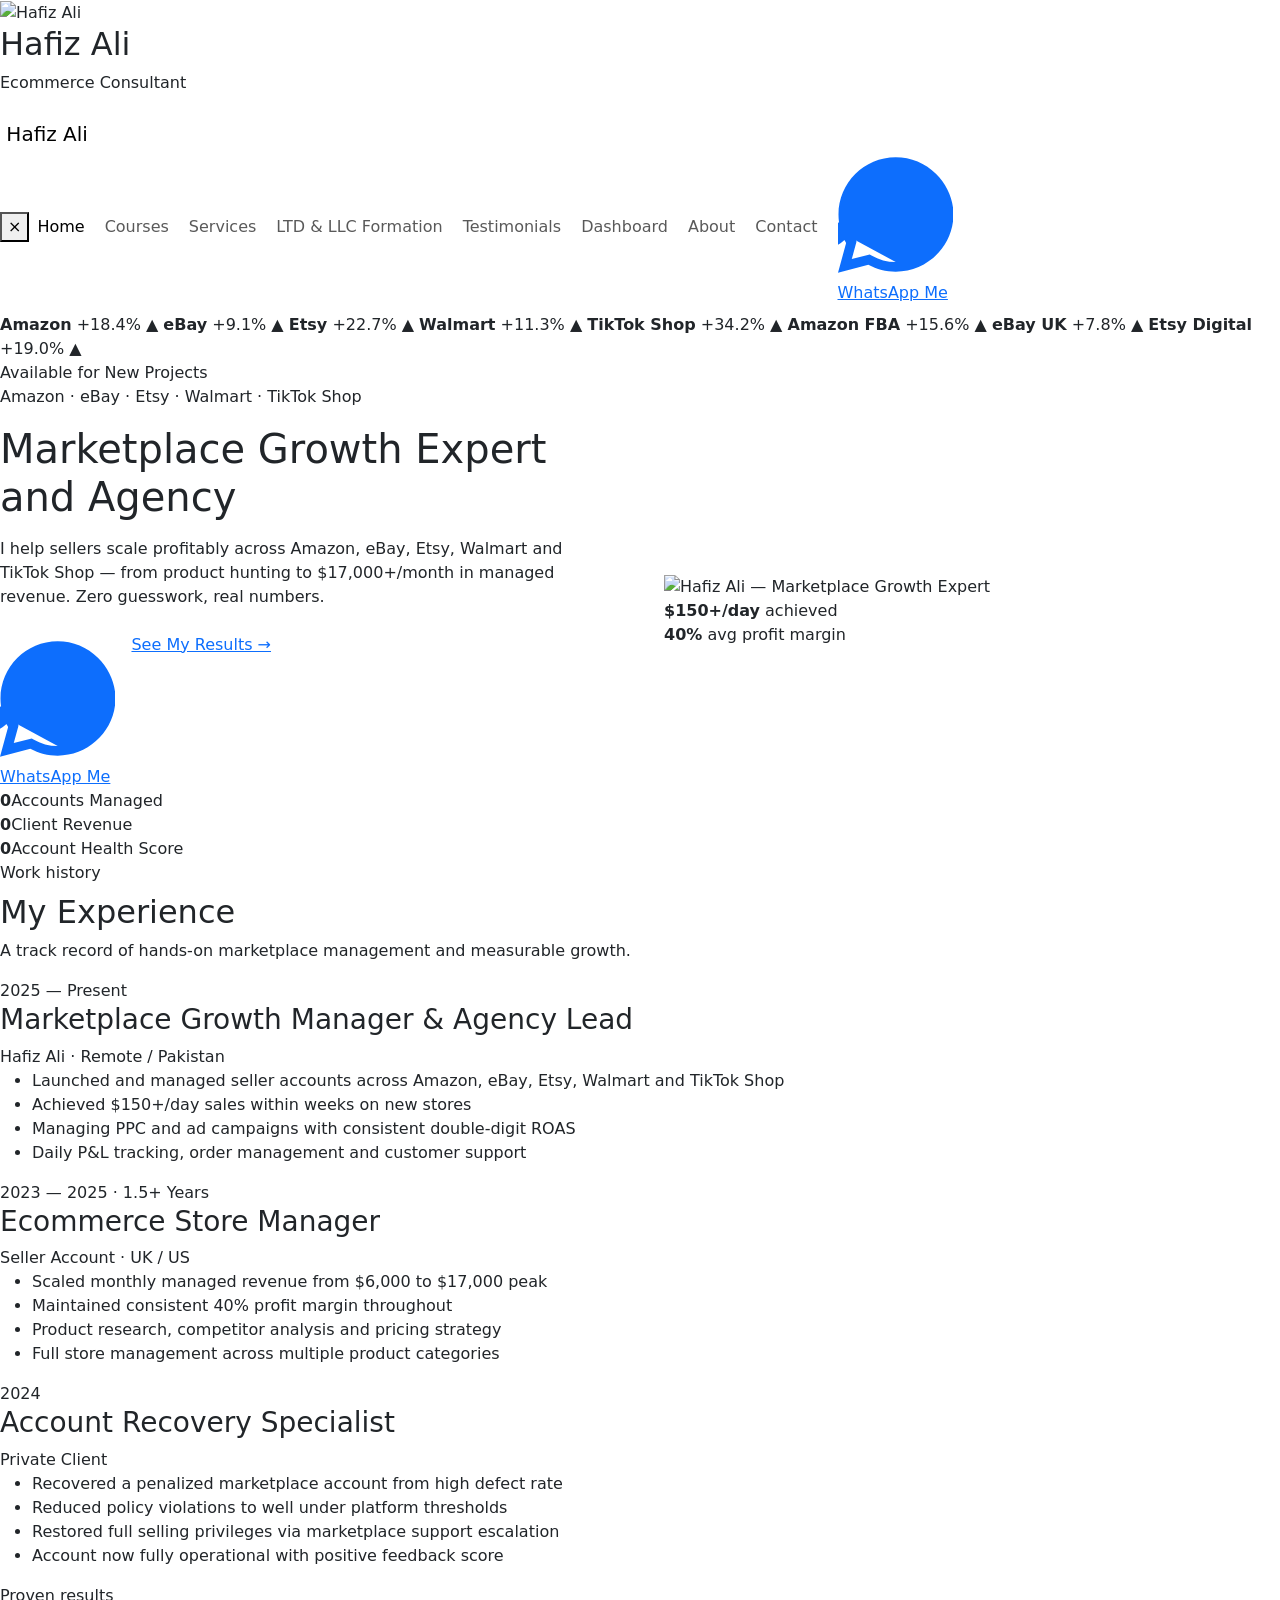
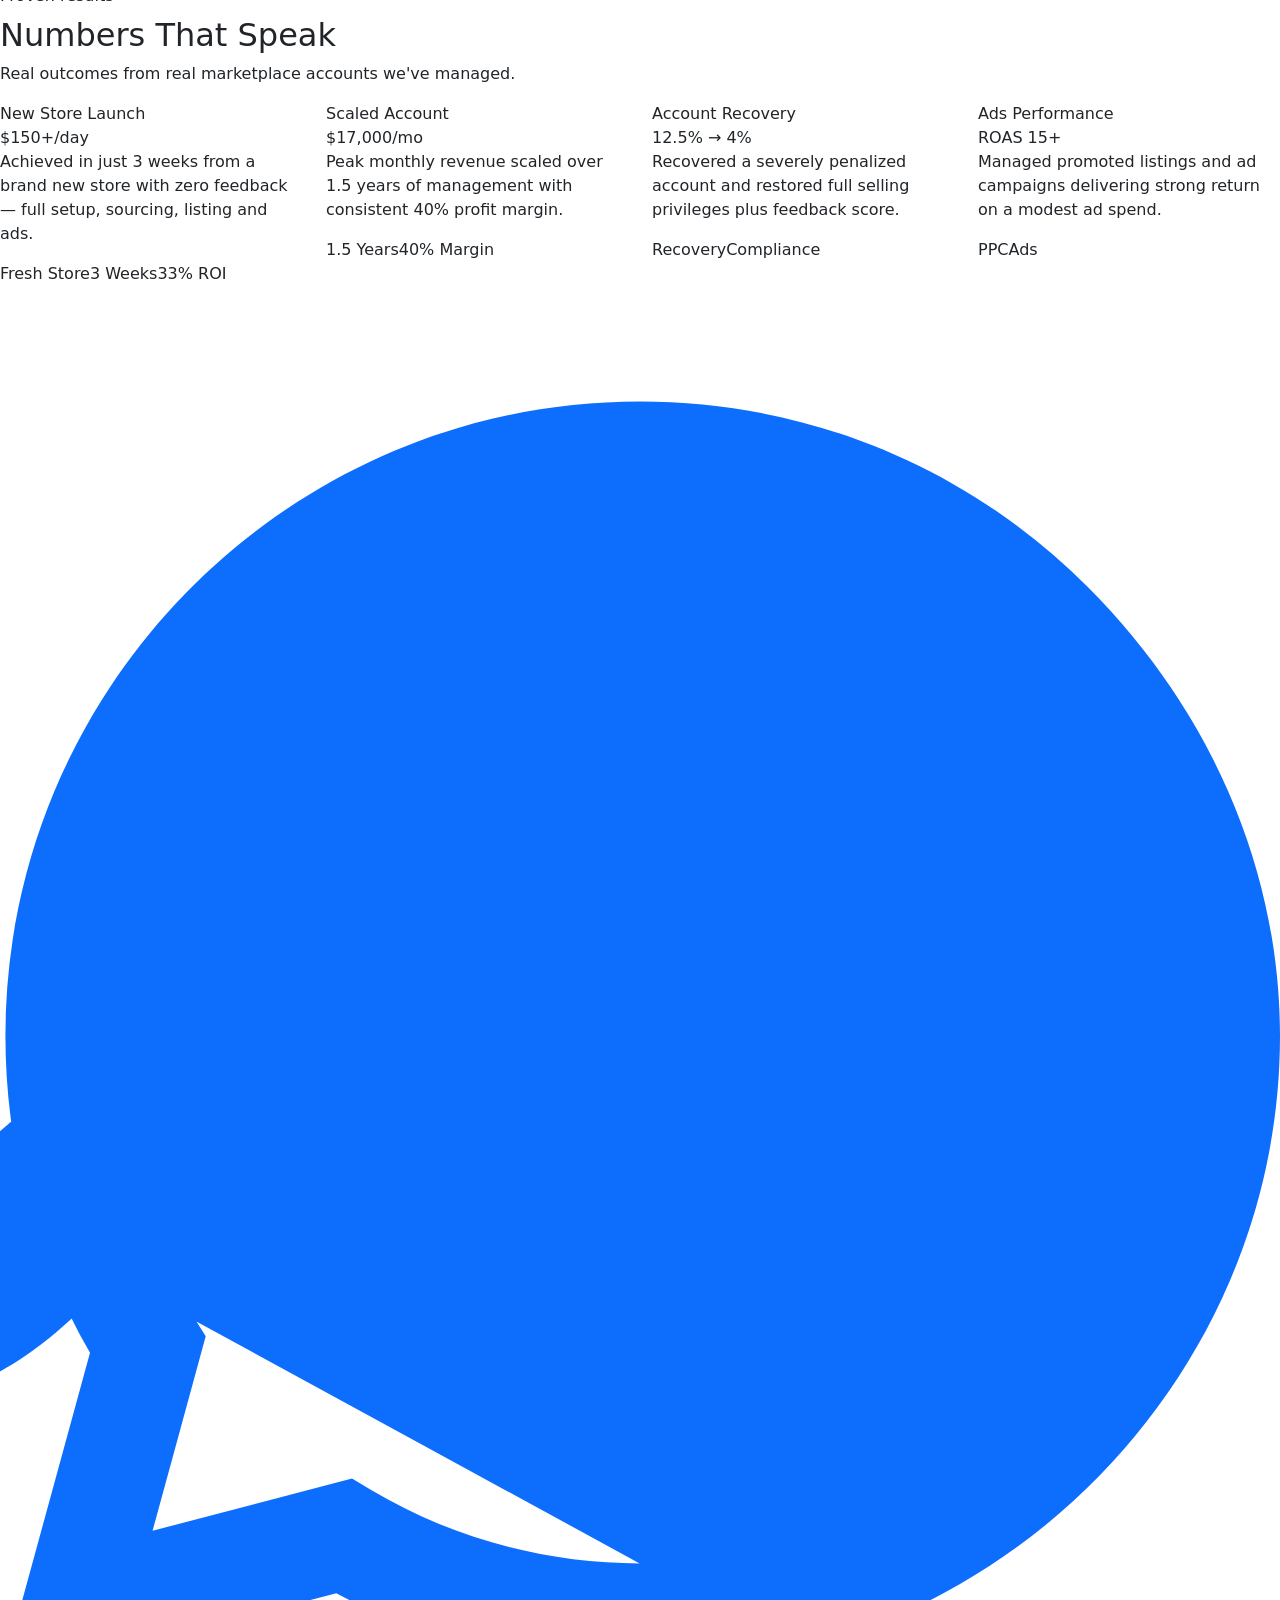
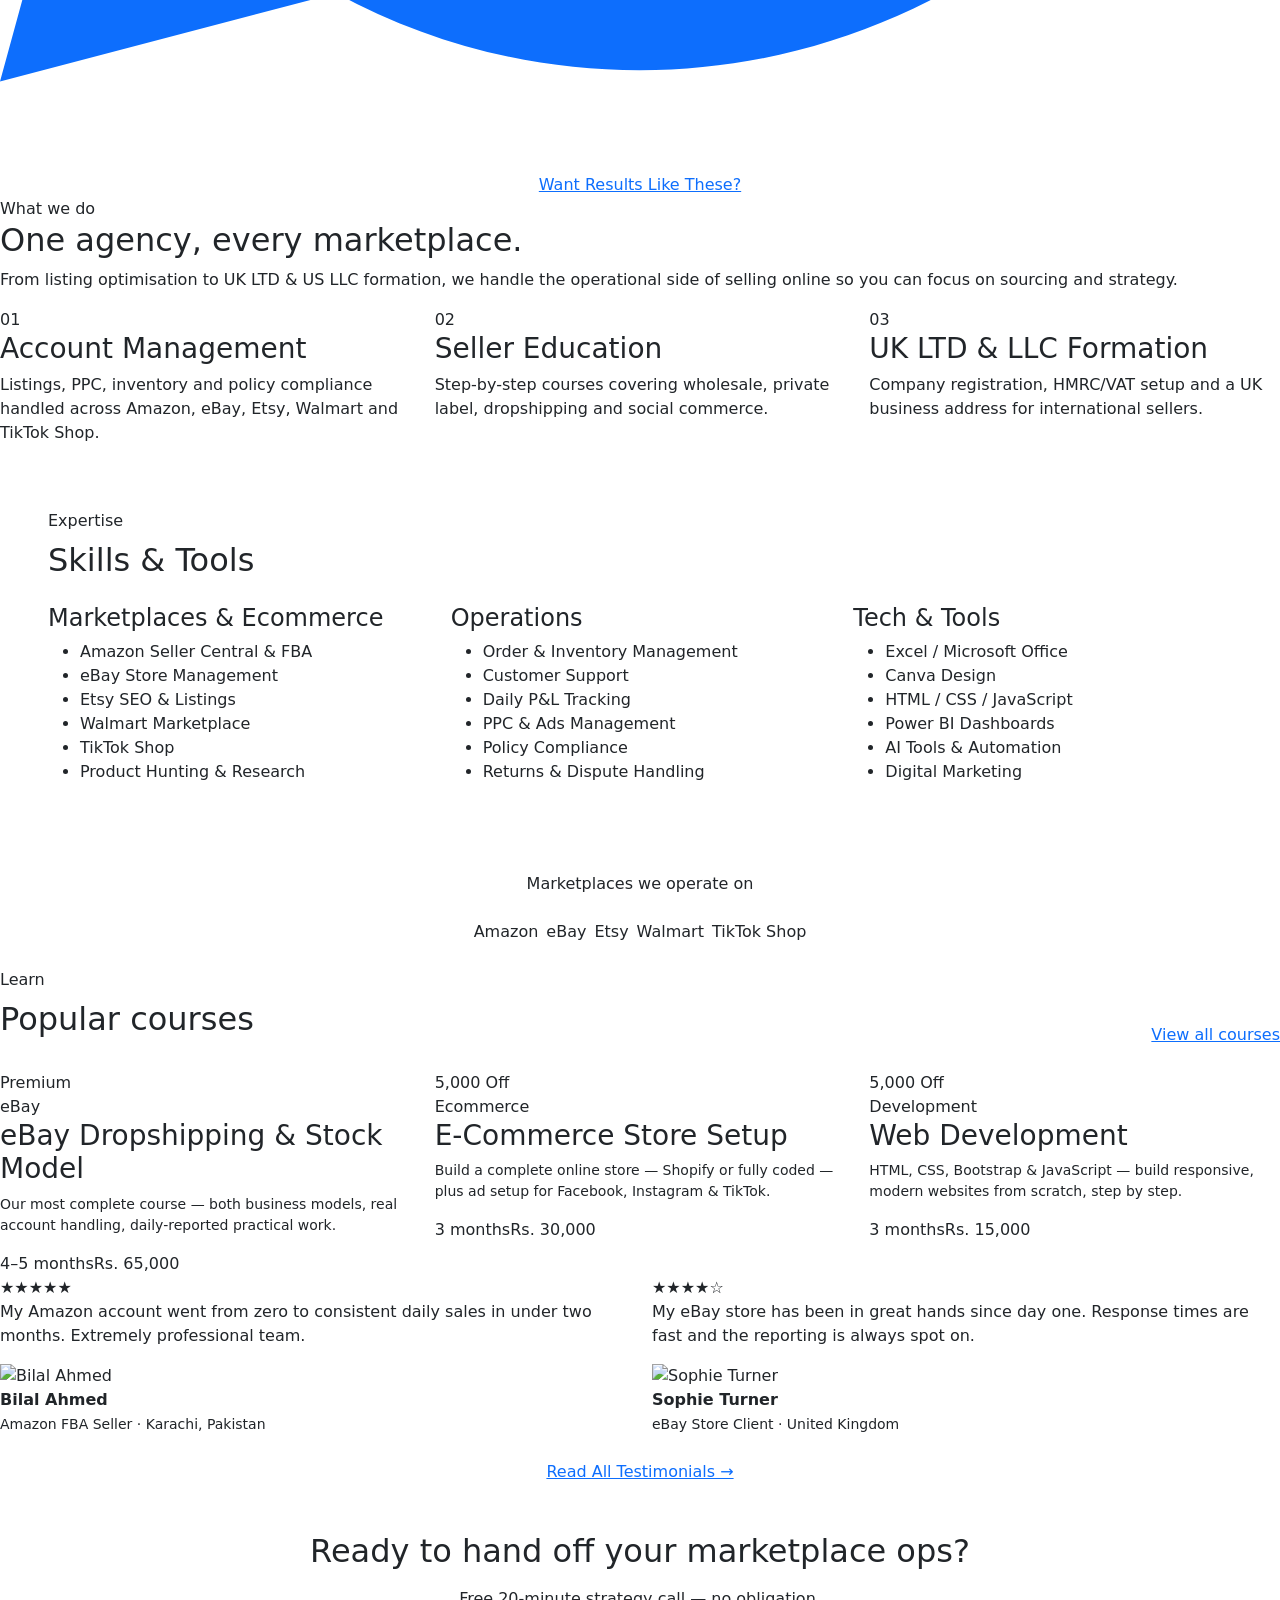
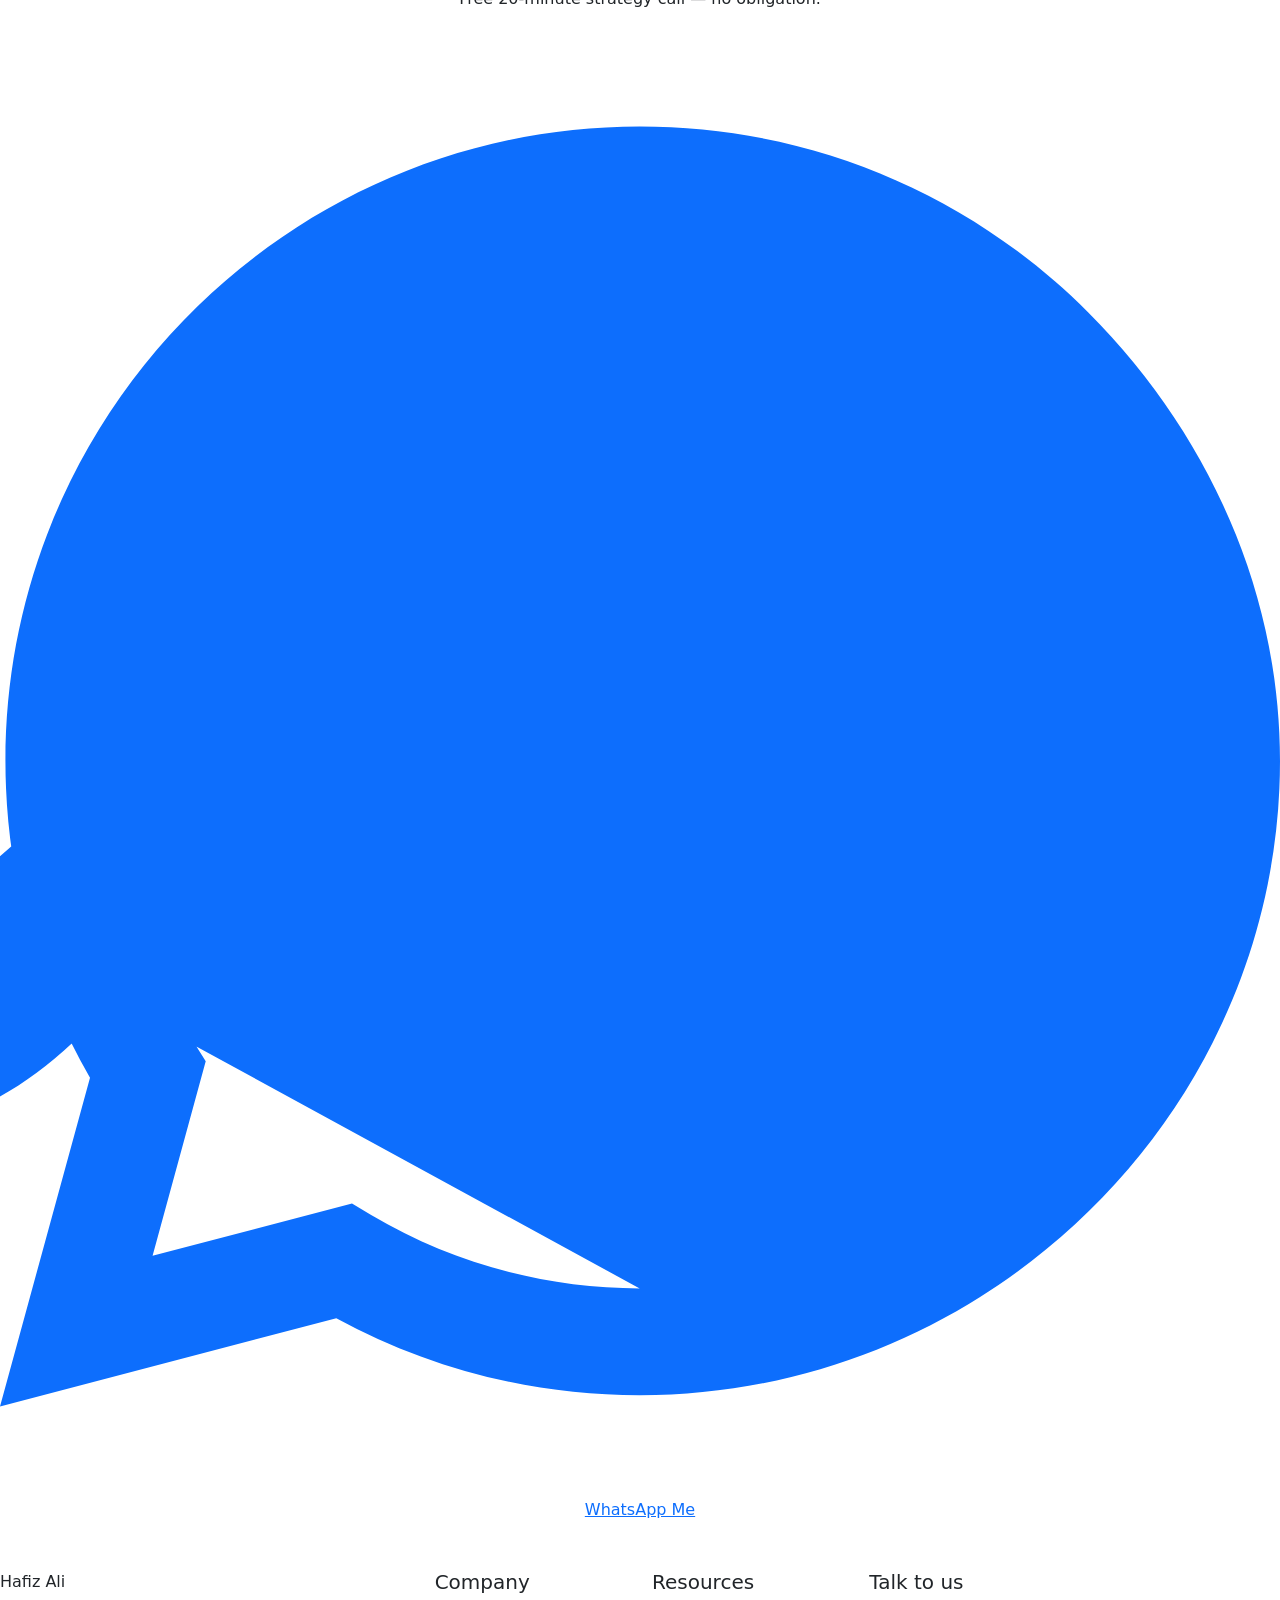
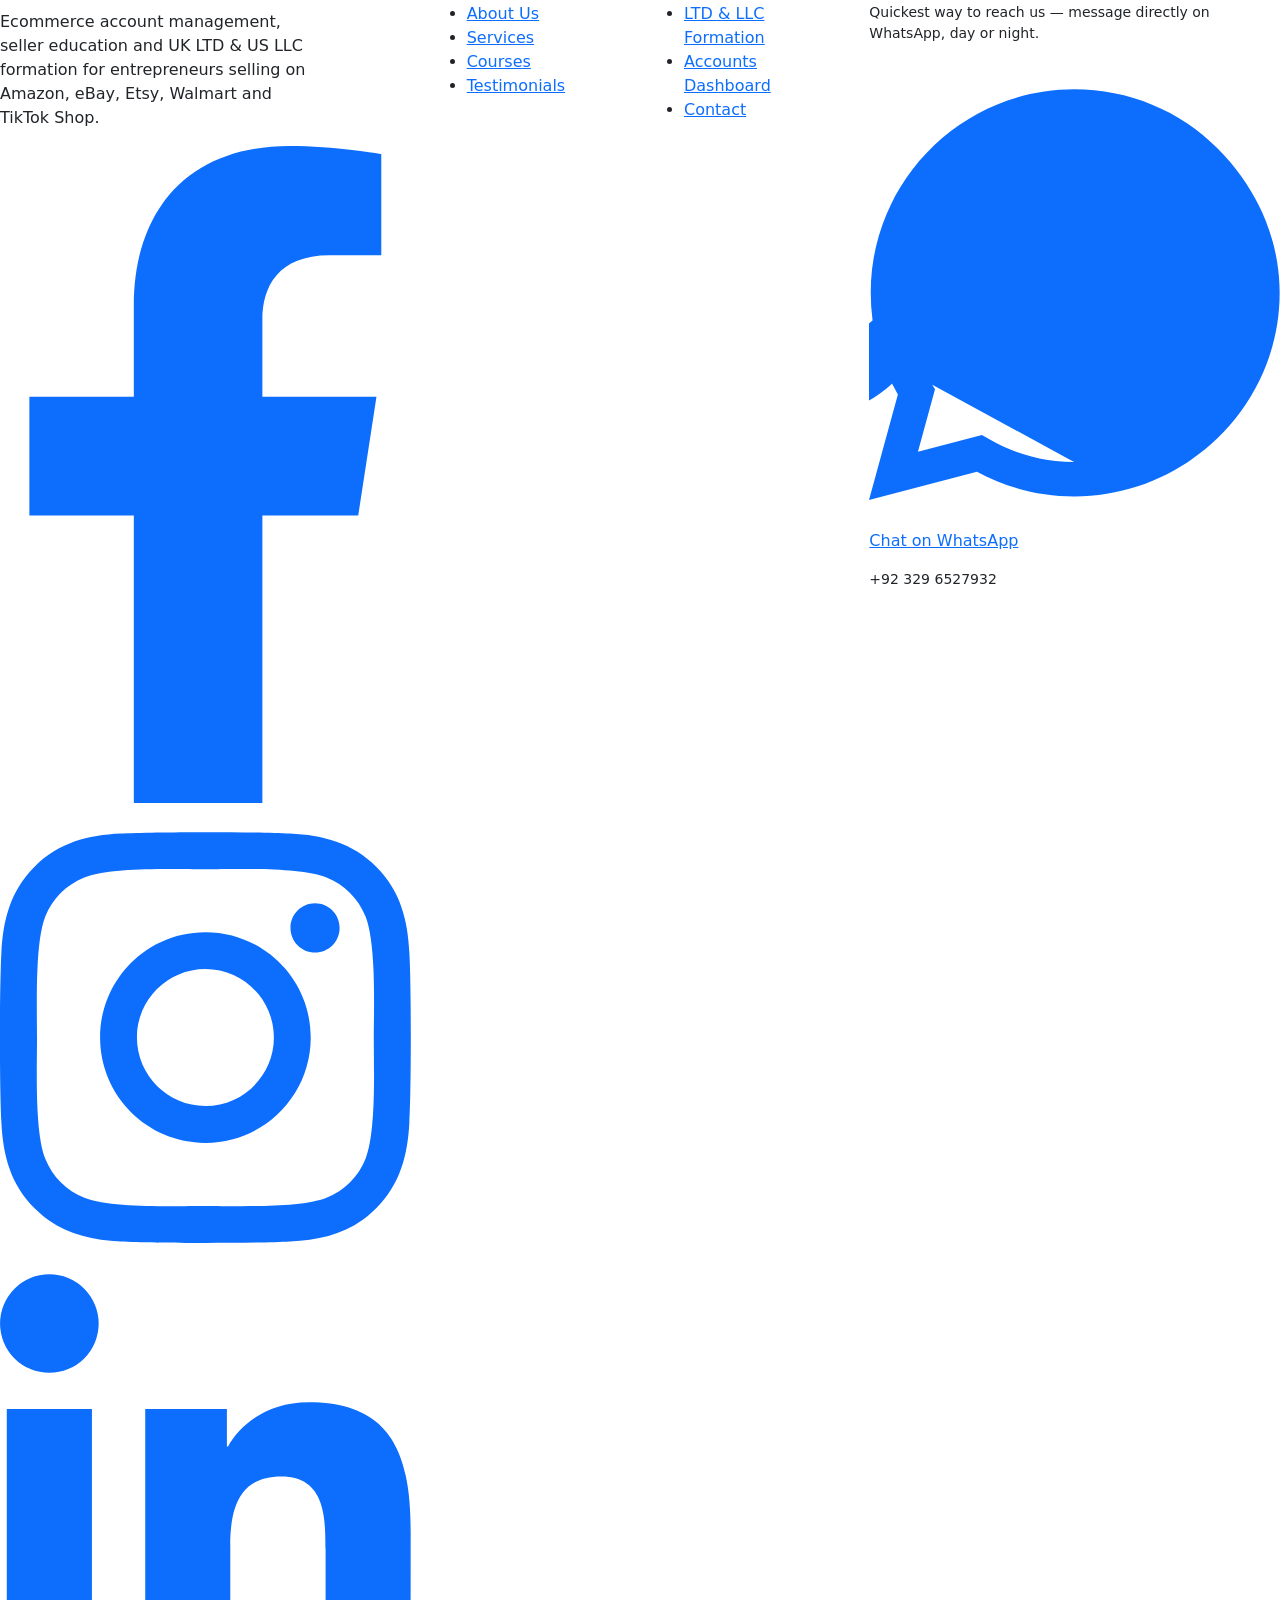
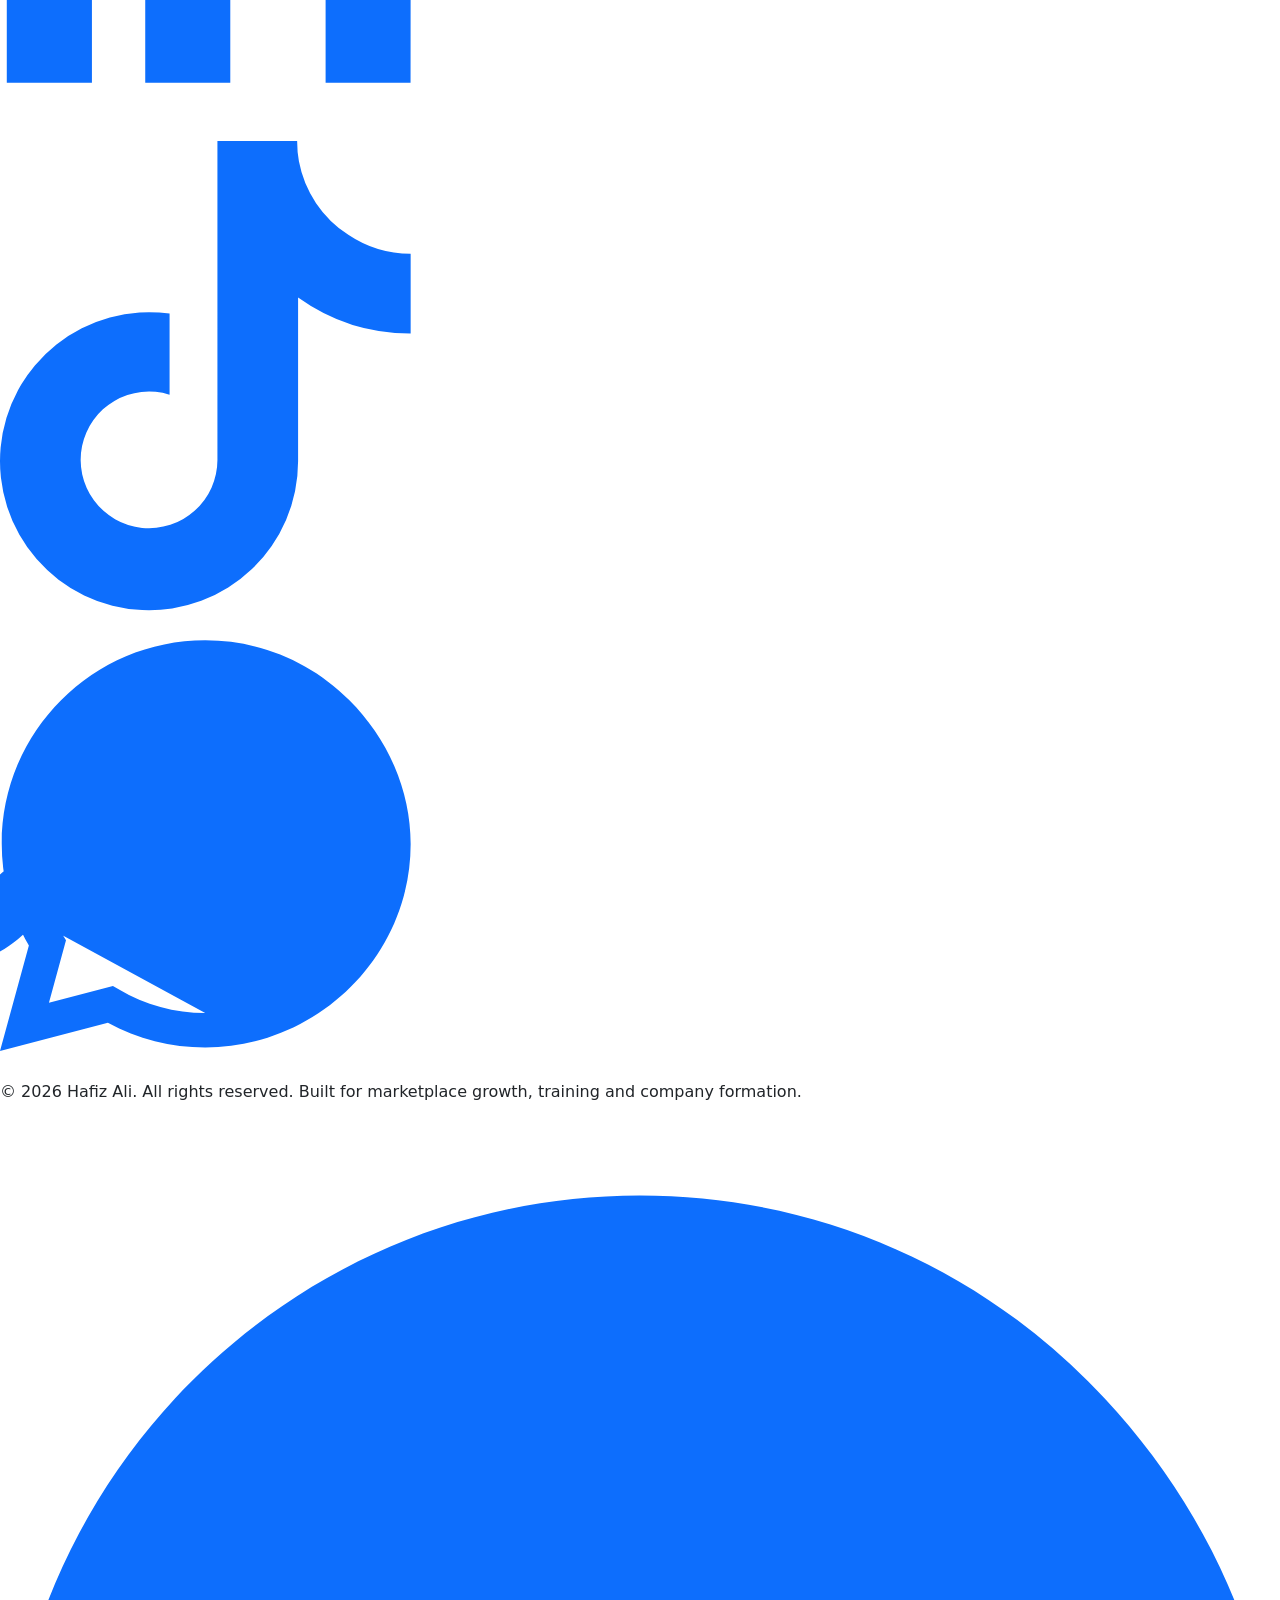
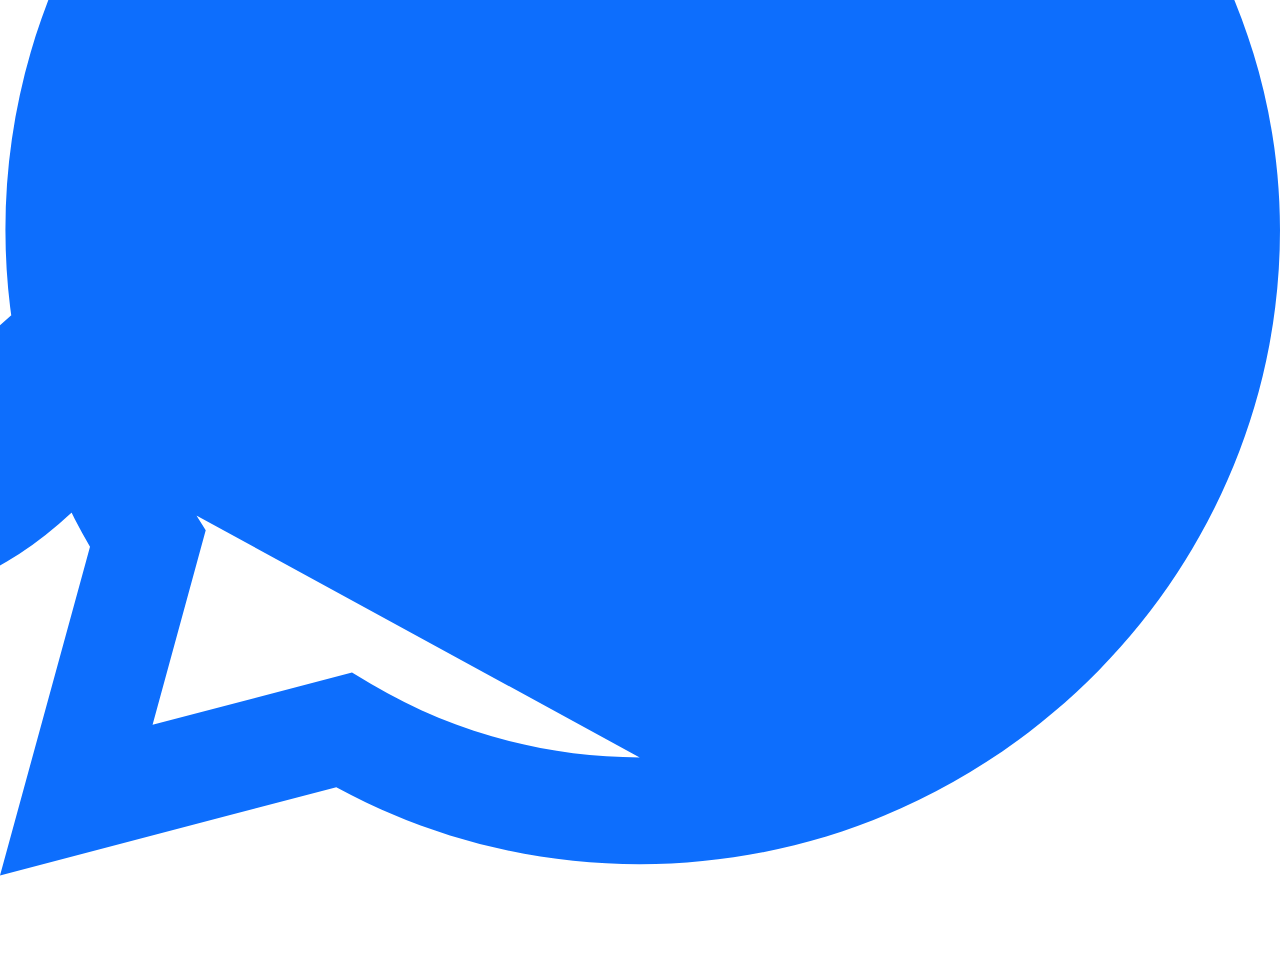
==== index.html @ 40ca97d5 "Add files via upload" ====
<!DOCTYPE html>
<html lang="en">
<head>
<meta charset="UTF-8">
<meta name="viewport" content="width=device-width, initial-scale=1.0">
<title>Home | Hafiz Ali — Marketplace Growth Agency</title>
<meta name="description" content="Ecommerce account management, courses and UK LTD and US LLC formation for Amazon, eBay, Etsy, Walmart, Temu and TikTok Shop sellers.">
<link rel="icon" href="data:image/svg+xml,<svg xmlns=%22http://www.w3.org/2000/svg%22 viewBox=%220 0 100 100%22><rect width=%22100%22 height=%22100%22 rx=%2220%22 fill=%22%230A0F0C%22/><text x=%2250%22 y=%2266%22 font-size=%2255%22 fill=%22%2335D07F%22 text-anchor=%22middle%22 font-family=%22monospace%22>h</text></svg>">
<link rel="preconnect" href="https://fonts.googleapis.com">
<link href="https://fonts.googleapis.com/css2?family=Space+Grotesk:wght@500;600;700&family=Inter:wght@400;500;600&family=IBM+Plex+Mono:wght@500;600&family=Noto+Nastaliq+Urdu:wght@500;600&display=swap" rel="stylesheet">
<link rel="stylesheet" href="https://cdnjs.cloudflare.com/ajax/libs/twitter-bootstrap/5.3.3/css/bootstrap.min.css">
<link rel="stylesheet" href="css/style.css">

</head>
<body>
<div id="preloader">
    <div class="loader-photo">
      <img src="img/Hafiz-photo.png" alt="Hafiz Ali">
      <div class="loader-ring"></div>
    </div>
    <h2 class="loader-name">Hafiz Ali</h2>
    <p class="loader-tagline">Ecommerce Consultant</p>
  </div>
<nav class="navbar navbar-expand-lg mp-nav">
    <div class="container-custom">
      <a class="navbar-brand" href="index.html">
        <img src="img/logo-mark.png" alt="" class="brand-mark">
        Hafiz Ali
      </a>
      <button class="navbar-toggler" type="button" id="navToggleBtn" aria-label="Open menu" aria-expanded="false" aria-controls="mpNav">
        <span class="navbar-toggler-icon"></span>
      </button>
      <div class="nav-backdrop" id="navBackdrop"></div>
      <div class="navbar-collapse justify-content-end" id="mpNav">
        <button type="button" class="nav-close-btn" id="navCloseBtn" aria-label="Close menu">&times;</button>
        <ul class="navbar-nav align-items-lg-center gap-lg-1">
          <li class="nav-item"><a class="nav-link active" href="index.html">Home</a></li>
          <li class="nav-item"><a class="nav-link" href="courses.html">Courses</a></li>
          <li class="nav-item"><a class="nav-link" href="services.html">Services</a></li>
          <li class="nav-item"><a class="nav-link" href="ltd-formation.html">LTD &amp; LLC Formation</a></li>
          <li class="nav-item"><a class="nav-link" href="testimonials.html">Testimonials</a></li>
          <li class="nav-item"><a class="nav-link" href="dashboard.html">Dashboard</a></li>
          <li class="nav-item"><a class="nav-link" href="about.html">About</a></li>
          <li class="nav-item"><a class="nav-link" href="contact.html">Contact</a></li>
          <li class="nav-item ms-lg-2 mt-2 mt-lg-0">
            <a href="https://wa.me/923296527932?text=Hi%20Hafiz%2C%20I%20found%20your%20portfolio%20and%20I%27d%20like%20to%20talk%20about%20a%20project." target="_blank" rel="noopener" class="btn-mp btn-mp-whatsapp"><svg class="icon-wa" viewBox="0 0 448 512" fill="currentColor" aria-hidden="true"><path d="M380.9 97.1C339 55.1 283.2 32 223.9 32c-122.4 0-222 99.6-222 222 0 39.1 10.2 77.3 29.6 111L0 480l117.7-30.9c32.4 17.7 68.9 27 106.1 27h.1c122.3 0 224.1-99.6 224.1-222 0-59.3-25.2-115-67.1-157zm-157 341.6c-33.2 0-65.7-8.9-94-25.7l-6.7-4-69.8 18.3L72 359.2l-4.4-7c-18.5-29.4-28.2-63.3-28.2-98.20-101.7 82.8-184.5 184.6-184.5 49.3 0 95.6 19.2 130.4 54.1 34.8 34.9 56.2 81.2 56.1 130.5 0 101.8-84.9 184.6-186.6 184.6zm101.2-138.2c-5.5-2.8-32.8-16.2-37.9-18c-5.1-1.9-8.8-2.8-12.5 2.8-3.7 5.6-14.3 18-17.6 21.8-3.2 3.7-6.5 4.2-12 1.4-32.6-16.3-54-29.1-75.5-66-5.7-9.8 5.7-9.1 16.3-30.3 1.8-3.7.9-6.9-.5-9.7c-1.4-2.8-12.5-30.1-17.1-41.2-4.5-10.8-9.1-9.3-12.5-9.5-3.2-.2-6.9-.2-10.6-.2-3.7 0-9.7 1.4-14.8 6.9-5.1 5.6-19.4 19-19.4 46.3 0 27.3 19.9 53.7 22.6 57.4c2.8 3.7 39.1 59.7 94.8 83.8 35.2 15.2 49 16.5 66.6 13.9 10.7-1.6 32.8-13.4 37.4-26.4 4.6-13 4.6-24.1 3.2-26.4-1.3-2.5-5-3.9-10.5-6.6z"/></svg> WhatsApp Me</a>
          </li>
        </ul>
      </div>
    </div>
  </nav>
  <div class="ticker-wrap">
    <div class="ticker-track">
      <span class="up"><b>Amazon</b> +18.4% ▲</span>
      <span class="up"><b>eBay</b> +9.1% ▲</span>
      <span class="up"><b>Etsy</b> +22.7% ▲</span>
      <span class="up"><b>Walmart</b> +11.3% ▲</span>
      <span class="up"><b>TikTok Shop</b> +34.2% ▲</span>
      <span class="up"><b>Amazon FBA</b> +15.6% ▲</span>
      <span class="up"><b>eBay UK</b> +7.8% ▲</span>
      <span class="up"><b>Etsy Digital</b> +19.0% ▲</span>
    </div>
  </div>

  <!-- HERO -->
  <section class="hero">
    <div class="container-custom">
      <div class="row align-items-center g-5">
        <div class="col-lg-6 order-2 order-lg-1">
          <div class="available-badge hero-anim d1"><span class="dot"></span> Available for New Projects</div>
          <span class="eyebrow hero-anim d1">Amazon &middot; eBay &middot; Etsy &middot; Walmart &middot; TikTok Shop</span>
          <h1 class="mt-3 mb-3 split-text hero-anim d2">Marketplace Growth Expert and Agency</h1>
          <p class="lead-custom hero-anim d3">
            I help sellers scale profitably across Amazon, eBay, Etsy,
            Walmart and TikTok Shop — from product hunting to
            $17,000+/month in managed revenue. Zero guesswork, real numbers.
          </p>
          <div class="d-flex gap-3 mt-4 flex-wrap hero-anim d4">
            <a href="https://wa.me/923296527932?text=Hi%20Hafiz%2C%20I%27d%20like%20to%20talk%20about%20growing%20my%20store." target="_blank" rel="noopener" class="btn-mp btn-mp-whatsapp"><svg class="icon-wa" viewBox="0 0 448 512" fill="currentColor" aria-hidden="true"><path d="M380.9 97.1C339 55.1 283.2 32 223.9 32c-122.4 0-222 99.6-222 222 0 39.1 10.2 77.3 29.6 111L0 480l117.7-30.9c32.4 17.7 68.9 27 106.1 27h.1c122.3 0 224.1-99.6 224.1-222 0-59.3-25.2-115-67.1-157zm-157 341.6c-33.2 0-65.7-8.9-94-25.7l-6.7-4-69.8 18.3L72 359.2l-4.4-7c-18.5-29.4-28.2-63.3-28.2-98.20-101.7 82.8-184.5 184.6-184.5 49.3 0 95.6 19.2 130.4 54.1 34.8 34.9 56.2 81.2 56.1 130.5 0 101.8-84.9 184.6-186.6 184.6zm101.2-138.2c-5.5-2.8-32.8-16.2-37.9-18c-5.1-1.9-8.8-2.8-12.5 2.8-3.7 5.6-14.3 18-17.6 21.8-3.2 3.7-6.5 4.2-12 1.4-32.6-16.3-54-29.1-75.5-66-5.7-9.8 5.7-9.1 16.3-30.3 1.8-3.7.9-6.9-.5-9.7c-1.4-2.8-12.5-30.1-17.1-41.2-4.5-10.8-9.1-9.3-12.5-9.5-3.2-.2-6.9-.2-10.6-.2-3.7 0-9.7 1.4-14.8 6.9-5.1 5.6-19.4 19-19.4 46.3 0 27.3 19.9 53.7 22.6 57.4c2.8 3.7 39.1 59.7 94.8 83.8 35.2 15.2 49 16.5 66.6 13.9 10.7-1.6 32.8-13.4 37.4-26.4 4.6-13 4.6-24.1 3.2-26.4-1.3-2.5-5-3.9-10.5-6.6z"/></svg> WhatsApp Me</a>
            <a href="dashboard.html" class="btn-mp btn-mp-ghost">See My Results &rarr;</a>
          </div>

          <div class="stat-strip hero-anim d5">
            <div class="stat"><b data-count="240" data-suffix="+">0</b><span>Accounts Managed</span></div>
            <div class="stat"><b data-count="4.2" data-decimals="1" data-suffix="M">0</b><span>Client Revenue</span></div>
            <div class="stat"><b data-count="96" data-suffix="%">0</b><span>Account Health Score</span></div>
          </div>
        </div>

        <div class="col-lg-6 order-1 order-lg-2 hero-anim d3">
          <div class="hero-photo-wrap">
            <div class="hero-photo">
              <img src="img/Hafiz-photo.png" alt="Hafiz Ali — Marketplace Growth Expert">
            </div>
            <div class="floating-badge b1">
              <b>$150+/day</b> achieved
            </div>
            <div class="floating-badge b2">
              <b>40%</b> avg profit margin
            </div>
          </div>
        </div>
      </div>
    </div>
  </section>

  <!-- EXPERIENCE -->
  <section class="section pt-0">
    <div class="container-custom">
      <div class="section-head reveal">
        <span class="eyebrow">Work history</span>
        <h2 class="mt-2">My Experience</h2>
        <p class="text-muted-custom mt-2">A track record of hands-on marketplace management and measurable growth.</p>
      </div>
      <div class="row">
        <div class="col-lg-9">

          <div class="timeline-item reveal-left">
            <span class="tl-date">2025 &mdash; Present</span>
            <h3>Marketplace Growth Manager &amp; Agency Lead</h3>
            <span class="tl-org">Hafiz Ali &middot; Remote / Pakistan</span>
            <ul>
              <li>Launched and managed seller accounts across Amazon, eBay, Etsy, Walmart and TikTok Shop</li>
              <li>Achieved $150+/day sales within weeks on new stores</li>
              <li>Managing PPC and ad campaigns with consistent double-digit ROAS</li>
              <li>Daily P&amp;L tracking, order management and customer support</li>
            </ul>
          </div>

          <div class="timeline-item reveal-left" data-reveal-delay="0.15">
            <span class="tl-date">2023 &mdash; 2025 &middot; 1.5+ Years</span>
            <h3>Ecommerce Store Manager</h3>
            <span class="tl-org">Seller Account &middot; UK / US</span>
            <ul>
              <li>Scaled monthly managed revenue from $6,000 to $17,000 peak</li>
              <li>Maintained consistent 40% profit margin throughout</li>
              <li>Product research, competitor analysis and pricing strategy</li>
              <li>Full store management across multiple product categories</li>
            </ul>
          </div>

          <div class="timeline-item reveal-left" data-reveal-delay="0.3">
            <span class="tl-date">2024</span>
            <h3>Account Recovery Specialist</h3>
            <span class="tl-org">Private Client</span>
            <ul>
              <li>Recovered a penalized marketplace account from high defect rate</li>
              <li>Reduced policy violations to well under platform thresholds</li>
              <li>Restored full selling privileges via marketplace support escalation</li>
              <li>Account now fully operational with positive feedback score</li>
            </ul>
          </div>

        </div>
      </div>
    </div>
  </section>

  <!-- RESULTS -->
  <section class="section pt-0">
    <div class="container-custom">
      <div class="section-head reveal">
        <span class="eyebrow">Proven results</span>
        <h2 class="mt-2">Numbers That Speak</h2>
        <p class="text-muted-custom mt-2">Real outcomes from real marketplace accounts we've managed.</p>
      </div>
      <div class="row g-4" data-reveal-row>
        <div class="col-md-6 col-lg-3">
          <div class="result-card reveal-scale">
            <span class="eyebrow">New Store Launch</span>
            <div class="result-num">$150+/day</div>
            <p>Achieved in just 3 weeks from a brand new store with zero feedback — full setup, sourcing, listing and ads.</p>
            <span class="tag-pill">Fresh Store</span><span class="tag-pill">3 Weeks</span><span class="tag-pill">33% ROI</span>
          </div>
        </div>
        <div class="col-md-6 col-lg-3">
          <div class="result-card reveal-scale">
            <span class="eyebrow">Scaled Account</span>
            <div class="result-num">$17,000/mo</div>
            <p>Peak monthly revenue scaled over 1.5 years of management with consistent 40% profit margin.</p>
            <span class="tag-pill">1.5 Years</span><span class="tag-pill">40% Margin</span>
          </div>
        </div>
        <div class="col-md-6 col-lg-3">
          <div class="result-card reveal-scale">
            <span class="eyebrow">Account Recovery</span>
            <div class="result-num">12.5% &rarr; 4%</div>
            <p>Recovered a severely penalized account and restored full selling privileges plus feedback score.</p>
            <span class="tag-pill">Recovery</span><span class="tag-pill">Compliance</span>
          </div>
        </div>
        <div class="col-md-6 col-lg-3">
          <div class="result-card reveal-scale">
            <span class="eyebrow">Ads Performance</span>
            <div class="result-num">ROAS 15+</div>
            <p>Managed promoted listings and ad campaigns delivering strong return on a modest ad spend.</p>
            <span class="tag-pill">PPC</span><span class="tag-pill">Ads</span>
          </div>
        </div>
      </div>
      <div class="text-center mt-4 reveal">
        <a href="https://wa.me/923296527932?text=Hi%20Hafiz%2C%20I%20saw%20your%20results%20and%20I%27d%20like%20results%20like%20these%20too." target="_blank" rel="noopener" class="btn-mp btn-mp-whatsapp"><svg class="icon-wa" viewBox="0 0 448 512" fill="currentColor" aria-hidden="true"><path d="M380.9 97.1C339 55.1 283.2 32 223.9 32c-122.4 0-222 99.6-222 222 0 39.1 10.2 77.3 29.6 111L0 480l117.7-30.9c32.4 17.7 68.9 27 106.1 27h.1c122.3 0 224.1-99.6 224.1-222 0-59.3-25.2-115-67.1-157zm-157 341.6c-33.2 0-65.7-8.9-94-25.7l-6.7-4-69.8 18.3L72 359.2l-4.4-7c-18.5-29.4-28.2-63.3-28.2-98.20-101.7 82.8-184.5 184.6-184.5 49.3 0 95.6 19.2 130.4 54.1 34.8 34.9 56.2 81.2 56.1 130.5 0 101.8-84.9 184.6-186.6 184.6zm101.2-138.2c-5.5-2.8-32.8-16.2-37.9-18c-5.1-1.9-8.8-2.8-12.5 2.8-3.7 5.6-14.3 18-17.6 21.8-3.2 3.7-6.5 4.2-12 1.4-32.6-16.3-54-29.1-75.5-66-5.7-9.8 5.7-9.1 16.3-30.3 1.8-3.7.9-6.9-.5-9.7c-1.4-2.8-12.5-30.1-17.1-41.2-4.5-10.8-9.1-9.3-12.5-9.5-3.2-.2-6.9-.2-10.6-.2-3.7 0-9.7 1.4-14.8 6.9-5.1 5.6-19.4 19-19.4 46.3 0 27.3 19.9 53.7 22.6 57.4c2.8 3.7 39.1 59.7 94.8 83.8 35.2 15.2 49 16.5 66.6 13.9 10.7-1.6 32.8-13.4 37.4-26.4 4.6-13 4.6-24.1 3.2-26.4-1.3-2.5-5-3.9-10.5-6.6z"/></svg> Want Results Like These?</a>
      </div>
    </div>
  </section>

  <!-- WHAT WE DO -->
  <section class="section pt-0">
    <div class="container-custom">
      <div class="section-head reveal">
        <span class="eyebrow">What we do</span>
        <h2>One agency, every marketplace.</h2>
        <p class="text-muted-custom mt-2">
          From listing optimisation to UK LTD &amp; US LLC formation, we handle the
          operational side of selling online so you can focus on sourcing
          and strategy.
        </p>
      </div>
      <div class="row g-4" data-reveal-row>
        <div class="col-md-4">
          <div class="mp-card reveal">
            <div class="icon-box">01</div>
            <h3>Account Management</h3>
            <p>Listings, PPC, inventory and policy compliance handled across Amazon, eBay, Etsy, Walmart and TikTok Shop.</p>
          </div>
        </div>
        <div class="col-md-4">
          <div class="mp-card reveal">
            <div class="icon-box">02</div>
            <h3>Seller Education</h3>
            <p>Step-by-step courses covering wholesale, private label, dropshipping and social commerce.</p>
          </div>
        </div>
        <div class="col-md-4">
          <div class="mp-card reveal">
            <div class="icon-box">03</div>
            <h3>UK LTD &amp; LLC Formation</h3>
            <p>Company registration, HMRC/VAT setup and a UK business address for international sellers.</p>
          </div>
        </div>
      </div>
    </div>
  </section>

  <!-- SKILLS -->
  <section class="section pt-0">
    <div class="container-custom">
      <div class="mp-card p-4 p-lg-5 reveal">
        <span class="eyebrow">Expertise</span>
        <h2 class="mt-2 mb-4">Skills &amp; Tools</h2>
        <div class="row g-4">
          <div class="col-md-4 skill-col">
            <h4>Marketplaces &amp; Ecommerce</h4>
            <ul>
              <li>Amazon Seller Central &amp; FBA</li>
              <li>eBay Store Management</li>
              <li>Etsy SEO &amp; Listings</li>
              <li>Walmart Marketplace</li>
              <li>TikTok Shop</li>
              <li>Product Hunting &amp; Research</li>
            </ul>
          </div>
          <div class="col-md-4 skill-col">
            <h4>Operations</h4>
            <ul>
              <li>Order &amp; Inventory Management</li>
              <li>Customer Support</li>
              <li>Daily P&amp;L Tracking</li>
              <li>PPC &amp; Ads Management</li>
              <li>Policy Compliance</li>
              <li>Returns &amp; Dispute Handling</li>
            </ul>
          </div>
          <div class="col-md-4 skill-col">
            <h4>Tech &amp; Tools</h4>
            <ul>
              <li>Excel / Microsoft Office</li>
              <li>Canva Design</li>
              <li>HTML / CSS / JavaScript</li>
              <li>Power BI Dashboards</li>
              <li>AI Tools &amp; Automation</li>
              <li>Digital Marketing</li>
            </ul>
          </div>
        </div>
      </div>
    </div>
  </section>

  <!-- MARKETPLACES -->
  <section class="section pt-0">
    <div class="container-custom">
      <div class="mp-card text-center py-4 reveal-scale">
        <span class="eyebrow justify-content-center">Marketplaces we operate on</span>
        <div class="d-flex flex-wrap justify-content-center gap-2 mt-4">
          <span class="marketplace-pill">Amazon</span>
          <span class="marketplace-pill">eBay</span>
          <span class="marketplace-pill">Etsy</span>
          <span class="marketplace-pill">Walmart</span>
          <span class="marketplace-pill">TikTok Shop</span>
        </div>
      </div>
    </div>
  </section>

  <!-- COURSES PREVIEW -->
  <section class="section pt-0">
    <div class="container-custom">
      <div class="d-flex justify-content-between align-items-end flex-wrap gap-3 section-head mb-4 reveal">
        <div>
          <span class="eyebrow">Learn</span>
          <h2 class="mt-2">Popular courses</h2>
        </div>
        <a href="courses.html" class="btn-mp btn-mp-ghost">View all courses</a>
      </div>
      <div class="row g-4" data-reveal-row>
        <div class="col-md-4">
          <div class="course-card reveal">
            <span class="course-badge premium">Premium</span>
            <div class="course-body">
              <span class="course-tag">eBay</span>
              <h3>eBay Dropshipping &amp; Stock Model</h3>
              <p class="text-muted-custom small">Our most complete course — both business models, real account handling, daily-reported practical work.</p>
              <div class="course-meta"><span>4&ndash;5 months</span><span class="price">Rs. 65,000</span></div>
            </div>
          </div>
        </div>
        <div class="col-md-4">
          <div class="course-card reveal">
            <span class="course-badge discount">5,000 Off</span>
            <div class="course-body">
              <span class="course-tag">Ecommerce</span>
              <h3>E-Commerce Store Setup</h3>
              <p class="text-muted-custom small">Build a complete online store — Shopify or fully coded — plus ad setup for Facebook, Instagram &amp; TikTok.</p>
              <div class="course-meta"><span>3 months</span><span class="price">Rs. 30,000</span></div>
            </div>
          </div>
        </div>
        <div class="col-md-4">
          <div class="course-card reveal">
            <span class="course-badge discount">5,000 Off</span>
            <div class="course-body">
              <span class="course-tag">Development</span>
              <h3>Web Development</h3>
              <p class="text-muted-custom small">HTML, CSS, Bootstrap &amp; JavaScript — build responsive, modern websites from scratch, step by step.</p>
              <div class="course-meta"><span>3 months</span><span class="price">Rs. 15,000</span></div>
            </div>
          </div>
        </div>
      </div>
    </div>
  </section>

  <!-- TESTIMONIAL PREVIEW -->
  <section class="section pt-0">
    <div class="container-custom">
      <div class="row g-4" data-reveal-row>
        <div class="col-md-6">
          <div class="quote-card reveal-left">
            <div class="stars">&#9733;&#9733;&#9733;&#9733;&#9733;</div>
            <p class="quote-text">My Amazon account went from zero to consistent daily sales in under two months. Extremely professional team.</p>
            <div class="author">
              <div class="avatar-mono"><img src="https://api.dicebear.com/7.x/avataaars/svg?seed=BilalAhmed&backgroundType=gradientLinear&backgroundColor=b6e3f4,c0aede,d1d4f9,ffd5dc,c8f4de" alt="Bilal Ahmed" loading="lazy"></div>
              <div><strong>Bilal Ahmed</strong><br><span class="text-muted-custom small">Amazon FBA Seller &middot; Karachi, Pakistan</span></div>
            </div>
          </div>
        </div>
        <div class="col-md-6">
          <div class="quote-card reveal-right">
            <div class="stars">&#9733;&#9733;&#9733;&#9733;&#9734;</div>
            <p class="quote-text">My eBay store has been in great hands since day one. Response times are fast and the reporting is always spot on.</p>
            <div class="author">
              <div class="avatar-mono"><img src="https://api.dicebear.com/7.x/avataaars/svg?seed=SophieTurner&backgroundType=gradientLinear&backgroundColor=b6e3f4,c0aede,d1d4f9,ffd5dc,c8f4de" alt="Sophie Turner" loading="lazy"></div>
              <div><strong>Sophie Turner</strong><br><span class="text-muted-custom small">eBay Store Client &middot; United Kingdom</span></div>
            </div>
          </div>
        </div>
      </div>
      <div class="text-center mt-4 reveal">
        <a href="testimonials.html" class="btn-mp btn-mp-ghost">Read All Testimonials &rarr;</a>
      </div>
    </div>
  </section>

  <!-- CTA -->
  <section class="section pt-0">
    <div class="container-custom">
      <div class="mp-card text-center py-5 reveal-scale" style="border-color:var(--green);">
        <h2 class="mb-3">Ready to hand off your marketplace ops?</h2>
        <p class="text-muted-custom mb-4">Free 20-minute strategy call — no obligation.</p>
        <a href="https://wa.me/923296527932?text=Hi%20Hafiz%2C%20I%27d%20like%20to%20talk%20about%20growing%20my%20store." target="_blank" rel="noopener" class="btn-mp btn-mp-whatsapp"><svg class="icon-wa" viewBox="0 0 448 512" fill="currentColor" aria-hidden="true"><path d="M380.9 97.1C339 55.1 283.2 32 223.9 32c-122.4 0-222 99.6-222 222 0 39.1 10.2 77.3 29.6 111L0 480l117.7-30.9c32.4 17.7 68.9 27 106.1 27h.1c122.3 0 224.1-99.6 224.1-222 0-59.3-25.2-115-67.1-157zm-157 341.6c-33.2 0-65.7-8.9-94-25.7l-6.7-4-69.8 18.3L72 359.2l-4.4-7c-18.5-29.4-28.2-63.3-28.2-98.20-101.7 82.8-184.5 184.6-184.5 49.3 0 95.6 19.2 130.4 54.1 34.8 34.9 56.2 81.2 56.1 130.5 0 101.8-84.9 184.6-186.6 184.6zm101.2-138.2c-5.5-2.8-32.8-16.2-37.9-18c-5.1-1.9-8.8-2.8-12.5 2.8-3.7 5.6-14.3 18-17.6 21.8-3.2 3.7-6.5 4.2-12 1.4-32.6-16.3-54-29.1-75.5-66-5.7-9.8 5.7-9.1 16.3-30.3 1.8-3.7.9-6.9-.5-9.7c-1.4-2.8-12.5-30.1-17.1-41.2-4.5-10.8-9.1-9.3-12.5-9.5-3.2-.2-6.9-.2-10.6-.2-3.7 0-9.7 1.4-14.8 6.9-5.1 5.6-19.4 19-19.4 46.3 0 27.3 19.9 53.7 22.6 57.4c2.8 3.7 39.1 59.7 94.8 83.8 35.2 15.2 49 16.5 66.6 13.9 10.7-1.6 32.8-13.4 37.4-26.4 4.6-13 4.6-24.1 3.2-26.4-1.3-2.5-5-3.9-10.5-6.6z"/></svg> WhatsApp Me</a>
      </div>
    </div>
  </section>
<footer class="mp-footer">
    <div class="container-custom">
      <div class="row g-4">
        <div class="col-lg-4">
          <a class="navbar-brand mb-3 d-inline-flex" href="index.html">
            Hafiz Ali
          </a>
          <p class="text-muted-custom" style="max-width:320px;">
            Ecommerce account management, seller education and UK LTD &amp; US LLC formation for entrepreneurs selling on Amazon, eBay, Etsy,
            Walmart and TikTok Shop.
          </p>
          <div class="social-mini mt-3">
            <a href="https://www.facebook.com/profile.php?id=61591613211355" target="_blank" rel="noopener" aria-label="Facebook"><svg viewBox="0 0 320 512" fill="currentColor"><path d="M279.14 288l14.22-92.66h-88.91v-60.13c0-25.35 12.42-50.06 52.24-50.06h40.42V6.26S260.43 0 225.36 0c-73.22 0-121.08 44.38-121.08 124.72v70.62H22.89V288h81.39v224h100.17V288z"/></svg></a>
            <a href="https://www.instagram.com/ecommerwithHafiz?utm_source=qr&amp;igsi=bjc3b3NwOXVmZjBl" target="_blank" rel="noopener" aria-label="Instagram"><svg viewBox="0 0 448 512" fill="currentColor"><path d="M224.1 141c-63.6 0-114.9 51.3-114.9 114.9s51.3 114.9 114.9 114.9S339 319.5 339 255.9 287.7 141 224.1 141zm0 189.6c-41.1 0-74.7-33.5-74.7-74.7s33.5-74.7 74.7-74.7 74.7 33.5 74.7 74.7-33.6 74.7-74.7 74.7zm146.4-194.3c0 14.9-12 26.8-26.8 26.8-14.9 0-26.8-12-26.8-26.8s12-26.8 26.8-26.8 26.8 12 26.8 26.8zm76.1 27.2c-1.7-35.9-9.9-67.7-36.2-93.9-26.2-26.2-58-34.4-93.9-36.2-37-2.1-147.9-2.1-184.9 0-35.8 1.7-67.6 9.9-93.9 36.1s-34.4 58-36.2 93.9c-2.1 37-2.1 147.9 0 184.9 1.7 35.9 9.9 67.7 36.2 93.9s58 34.4 93.9 36.2c37 2.1 147.9 2.1 184.9 0 35.9-1.7 67.7-9.9 93.9-36.2 26.2-26.2 34.4-58 36.2-93.9 2.1-37 2.1-147.8 0-184.8zM398.8 388c-7.8 19.6-22.9 34.7-42.6 42.6-29.5 11.7-99.5 9-132.1 9s-102.7 2.6-132.1-9c-19.6-7.8-34.7-22.9-42.6-42.6-11.7-29.5-9-99.5-9-132.1s-2.6-102.7 9-132.1c7.8-19.6 22.9-34.7 42.6-42.6 29.5-11.7 99.5-9 132.1-9s102.7-2.6 132.1 9c19.6 7.8 34.7 22.9 42.6 42.6 11.7 29.5 9 99.5 9 132.1s2.7 102.7-9 132.1z"/></svg></a>
            <a href="https://www.linkedin.com/in/Hafiz-ali-amazon-growth-partner-253713386" target="_blank" rel="noopener" aria-label="LinkedIn"><svg viewBox="0 0 448 512" fill="currentColor"><path d="M100.28 448H7.4V149.5h92.88zm-46.44-338a53.79 53.79 0 1 1 53.79-53.79 53.79 53.79 0 0 1-53.79 53.79zM447.9 448h-92.68V302.4c0-34.7-.7-79.3-48.29-79.3-48.29 0-55.7 37.7-55.7 76.7V448h-92.78V149.5h89.08v40.8h1.3c12.4-23.5 42.7-48.3 87.9-48.3 94 0 111.28 61.9 111.28 142.3z"/></svg></a>
            <a href="https://www.tiktok.com/@ecommerceHafizali1?_r=1&amp;_t=ZS-999msJCgGY6" target="_blank" rel="noopener" aria-label="TikTok"><svg viewBox="0 0 448 512" fill="currentColor"><path d="M448 209.9a210.1 210.1 0 0 1-122.8-39.3V349.4A162.6 162.6 0 1 1 185 188.3v88.4a74.6 74.6 0 1 0 52.2 71.2V0h87a121.2 121.2 0 0 0 1.9 22.2A122.2 122.2 0 0 0 380 102.4a121.4 121.4 0 0 0 68 20.7z"/></svg></a>

            <a href="https://wa.me/923296527932?text=Hi%20Hafiz%2C%20I%20found%20your%20portfolio%20and%20I%27d%20like%20to%20talk%20about%20a%20project." target="_blank" rel="noopener" aria-label="WhatsApp"><svg class="icon-wa" viewBox="0 0 448 512" fill="currentColor" aria-hidden="true"><path d="M380.9 97.1C339 55.1 283.2 32 223.9 32c-122.4 0-222 99.6-222 222 0 39.1 10.2 77.3 29.6 111L0 480l117.7-30.9c32.4 17.7 68.9 27 106.1 27h.1c122.3 0 224.1-99.6 224.1-222 0-59.3-25.2-115-67.1-157zm-157 341.6c-33.2 0-65.7-8.9-94-25.7l-6.7-4-69.8 18.3L72 359.2l-4.4-7c-18.5-29.4-28.2-63.3-28.2-98.20-101.7 82.8-184.5 184.6-184.5 49.3 0 95.6 19.2 130.4 54.1 34.8 34.9 56.2 81.2 56.1 130.5 0 101.8-84.9 184.6-186.6 184.6zm101.2-138.2c-5.5-2.8-32.8-16.2-37.9-18c-5.1-1.9-8.8-2.8-12.5 2.8-3.7 5.6-14.3 18-17.6 21.8-3.2 3.7-6.5 4.2-12 1.4-32.6-16.3-54-29.1-75.5-66-5.7-9.8 5.7-9.1 16.3-30.3 1.8-3.7.9-6.9-.5-9.7c-1.4-2.8-12.5-30.1-17.1-41.2-4.5-10.8-9.1-9.3-12.5-9.5-3.2-.2-6.9-.2-10.6-.2-3.7 0-9.7 1.4-14.8 6.9-5.1 5.6-19.4 19-19.4 46.3 0 27.3 19.9 53.7 22.6 57.4c2.8 3.7 39.1 59.7 94.8 83.8 35.2 15.2 49 16.5 66.6 13.9 10.7-1.6 32.8-13.4 37.4-26.4 4.6-13 4.6-24.1 3.2-26.4-1.3-2.5-5-3.9-10.5-6.6z"/></svg></a>
          </div>
        </div>
        <div class="col-6 col-lg-2">
          <h5 class="text-green">Company</h5>
          <ul>
            <li><a href="about.html">About Us</a></li>
            <li><a href="services.html">Services</a></li>
            <li><a href="courses.html">Courses</a></li>
            <li><a href="testimonials.html">Testimonials</a></li>
          </ul>
        </div>
        <div class="col-6 col-lg-2">
          <h5 class="text-green">Resources</h5>
          <ul>
            <li><a href="ltd-formation.html">LTD &amp; LLC Formation</a></li>
            <li><a href="dashboard.html">Accounts Dashboard</a></li>
            <li><a href="contact.html">Contact</a></li>
          </ul>
        </div>
        <div class="col-lg-4">
          <h5 class="text-green">Talk to us</h5>
          <p class="text-muted-custom small">Quickest way to reach us — message directly on WhatsApp, day or night.</p>
          <a href="https://wa.me/923296527932?text=Hi%20Hafiz%2C%20I%20found%20your%20portfolio%20and%20I%27d%20like%20to%20talk%20about%20a%20project." target="_blank" rel="noopener" class="btn-mp btn-mp-whatsapp w-100 justify-content-center"><svg class="icon-wa" viewBox="0 0 448 512" fill="currentColor" aria-hidden="true"><path d="M380.9 97.1C339 55.1 283.2 32 223.9 32c-122.4 0-222 99.6-222 222 0 39.1 10.2 77.3 29.6 111L0 480l117.7-30.9c32.4 17.7 68.9 27 106.1 27h.1c122.3 0 224.1-99.6 224.1-222 0-59.3-25.2-115-67.1-157zm-157 341.6c-33.2 0-65.7-8.9-94-25.7l-6.7-4-69.8 18.3L72 359.2l-4.4-7c-18.5-29.4-28.2-63.3-28.2-98.20-101.7 82.8-184.5 184.6-184.5 49.3 0 95.6 19.2 130.4 54.1 34.8 34.9 56.2 81.2 56.1 130.5 0 101.8-84.9 184.6-186.6 184.6zm101.2-138.2c-5.5-2.8-32.8-16.2-37.9-18c-5.1-1.9-8.8-2.8-12.5 2.8-3.7 5.6-14.3 18-17.6 21.8-3.2 3.7-6.5 4.2-12 1.4-32.6-16.3-54-29.1-75.5-66-5.7-9.8 5.7-9.1 16.3-30.3 1.8-3.7.9-6.9-.5-9.7c-1.4-2.8-12.5-30.1-17.1-41.2-4.5-10.8-9.1-9.3-12.5-9.5-3.2-.2-6.9-.2-10.6-.2-3.7 0-9.7 1.4-14.8 6.9-5.1 5.6-19.4 19-19.4 46.3 0 27.3 19.9 53.7 22.6 57.4c2.8 3.7 39.1 59.7 94.8 83.8 35.2 15.2 49 16.5 66.6 13.9 10.7-1.6 32.8-13.4 37.4-26.4 4.6-13 4.6-24.1 3.2-26.4-1.3-2.5-5-3.9-10.5-6.6z"/></svg> Chat on WhatsApp</a>
          <p class="text-muted-custom small mt-3 mb-0" style="font-family:var(--font-mono);">+92 329 6527932</p>
        </div>
      </div>
      <div class="bottom-bar">
        <span>&copy; 2026 Hafiz Ali. All rights reserved.</span>
        <span>Built for marketplace growth, training and company formation.</span>
      </div>
    </div>
  </footer>
  <a href="https://wa.me/923296527932?text=Hi%20Hafiz%2C%20I%20found%20your%20portfolio%20and%20I%27d%20like%20to%20talk%20about%20a%20project." target="_blank" rel="noopener" class="wa-float" aria-label="Chat on WhatsApp"><svg class="icon-wa" viewBox="0 0 448 512" fill="currentColor" aria-hidden="true"><path d="M380.9 97.1C339 55.1 283.2 32 223.9 32c-122.4 0-222 99.6-222 222 0 39.1 10.2 77.3 29.6 111L0 480l117.7-30.9c32.4 17.7 68.9 27 106.1 27h.1c122.3 0 224.1-99.6 224.1-222 0-59.3-25.2-115-67.1-157zm-157 341.6c-33.2 0-65.7-8.9-94-25.7l-6.7-4-69.8 18.3L72 359.2l-4.4-7c-18.5-29.4-28.2-63.3-28.2-98.20-101.7 82.8-184.5 184.6-184.5 49.3 0 95.6 19.2 130.4 54.1 34.8 34.9 56.2 81.2 56.1 130.5 0 101.8-84.9 184.6-186.6 184.6zm101.2-138.2c-5.5-2.8-32.8-16.2-37.9-18c-5.1-1.9-8.8-2.8-12.5 2.8-3.7 5.6-14.3 18-17.6 21.8-3.2 3.7-6.5 4.2-12 1.4-32.6-16.3-54-29.1-75.5-66-5.7-9.8 5.7-9.1 16.3-30.3 1.8-3.7.9-6.9-.5-9.7c-1.4-2.8-12.5-30.1-17.1-41.2-4.5-10.8-9.1-9.3-12.5-9.5-3.2-.2-6.9-.2-10.6-.2-3.7 0-9.7 1.4-14.8 6.9-5.1 5.6-19.4 19-19.4 46.3 0 27.3 19.9 53.7 22.6 57.4c2.8 3.7 39.1 59.7 94.8 83.8 35.2 15.2 49 16.5 66.6 13.9 10.7-1.6 32.8-13.4 37.4-26.4 4.6-13 4.6-24.1 3.2-26.4-1.3-2.5-5-3.9-10.5-6.6z"/></svg></a>
  <script src="https://cdnjs.cloudflare.com/ajax/libs/twitter-bootstrap/5.3.3/js/bootstrap.bundle.min.js"></script>
  <script src="js/script.js"></script>

</body>
</html>
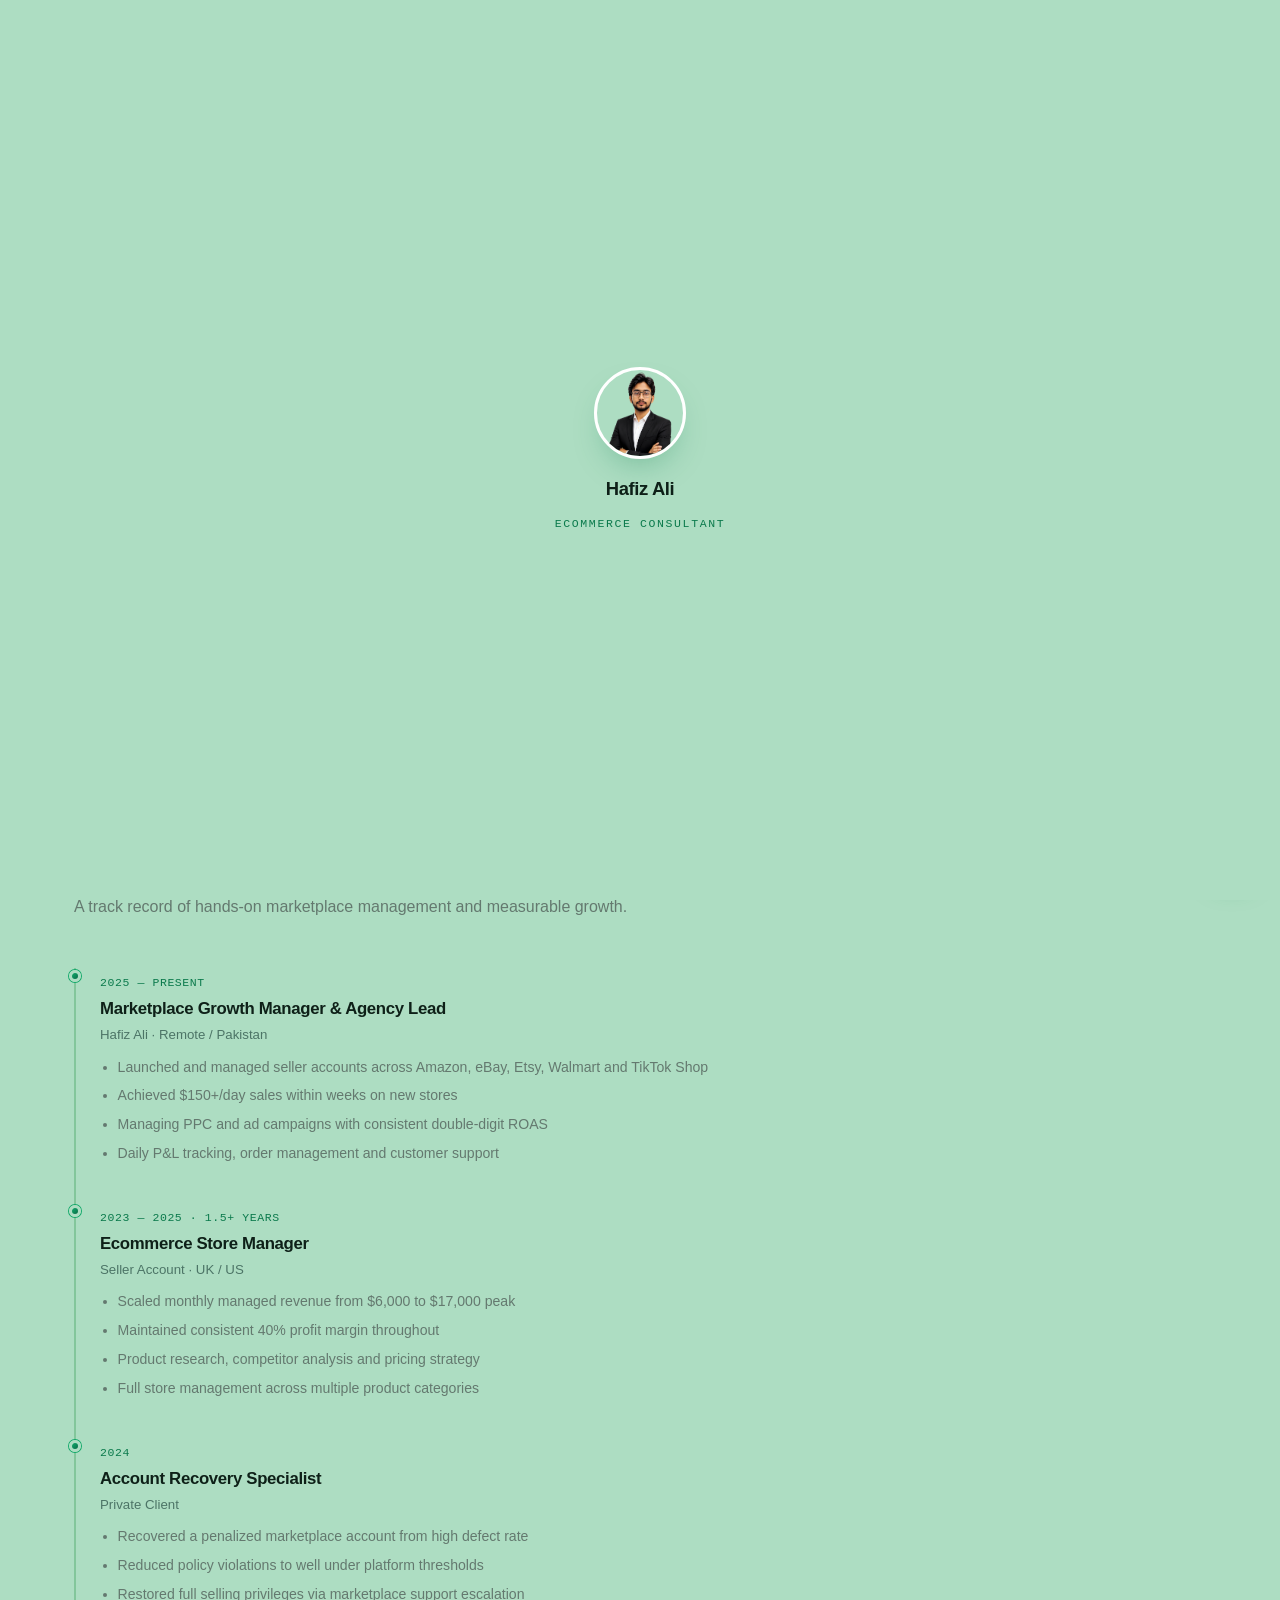
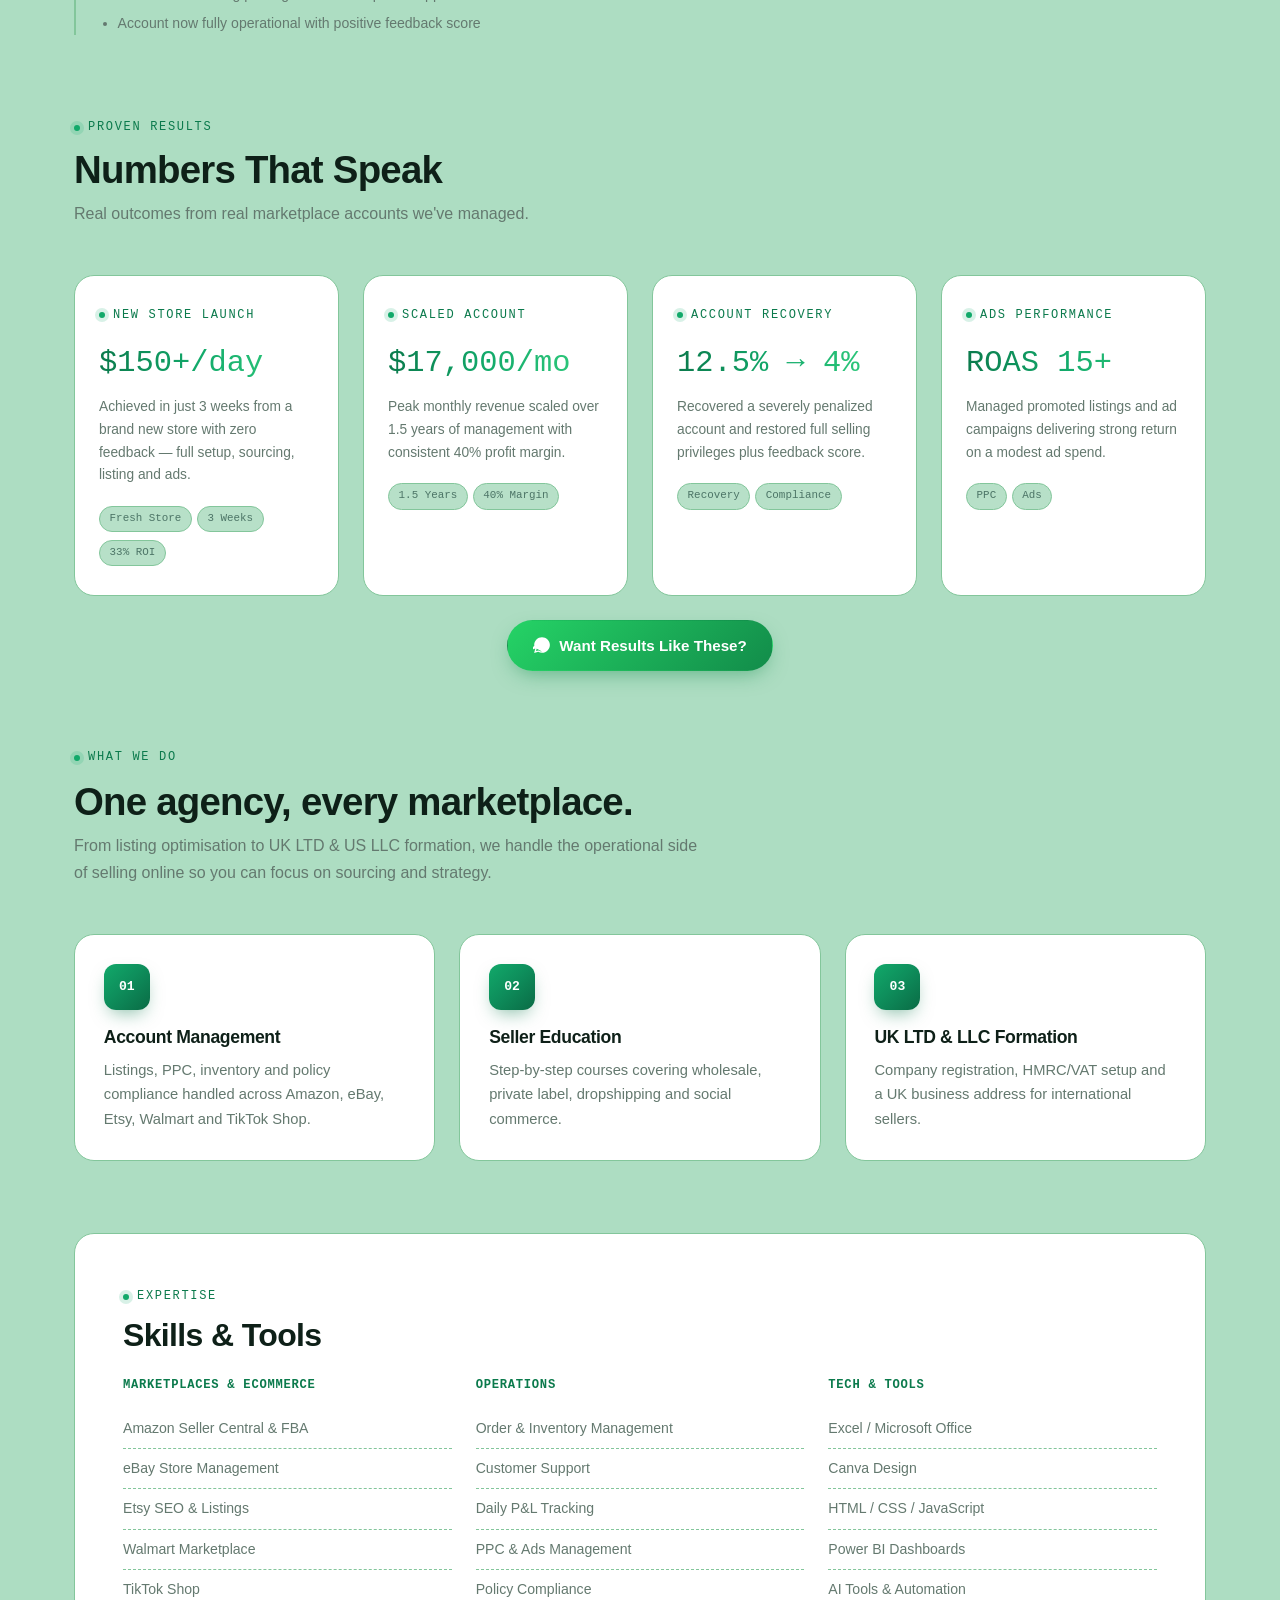
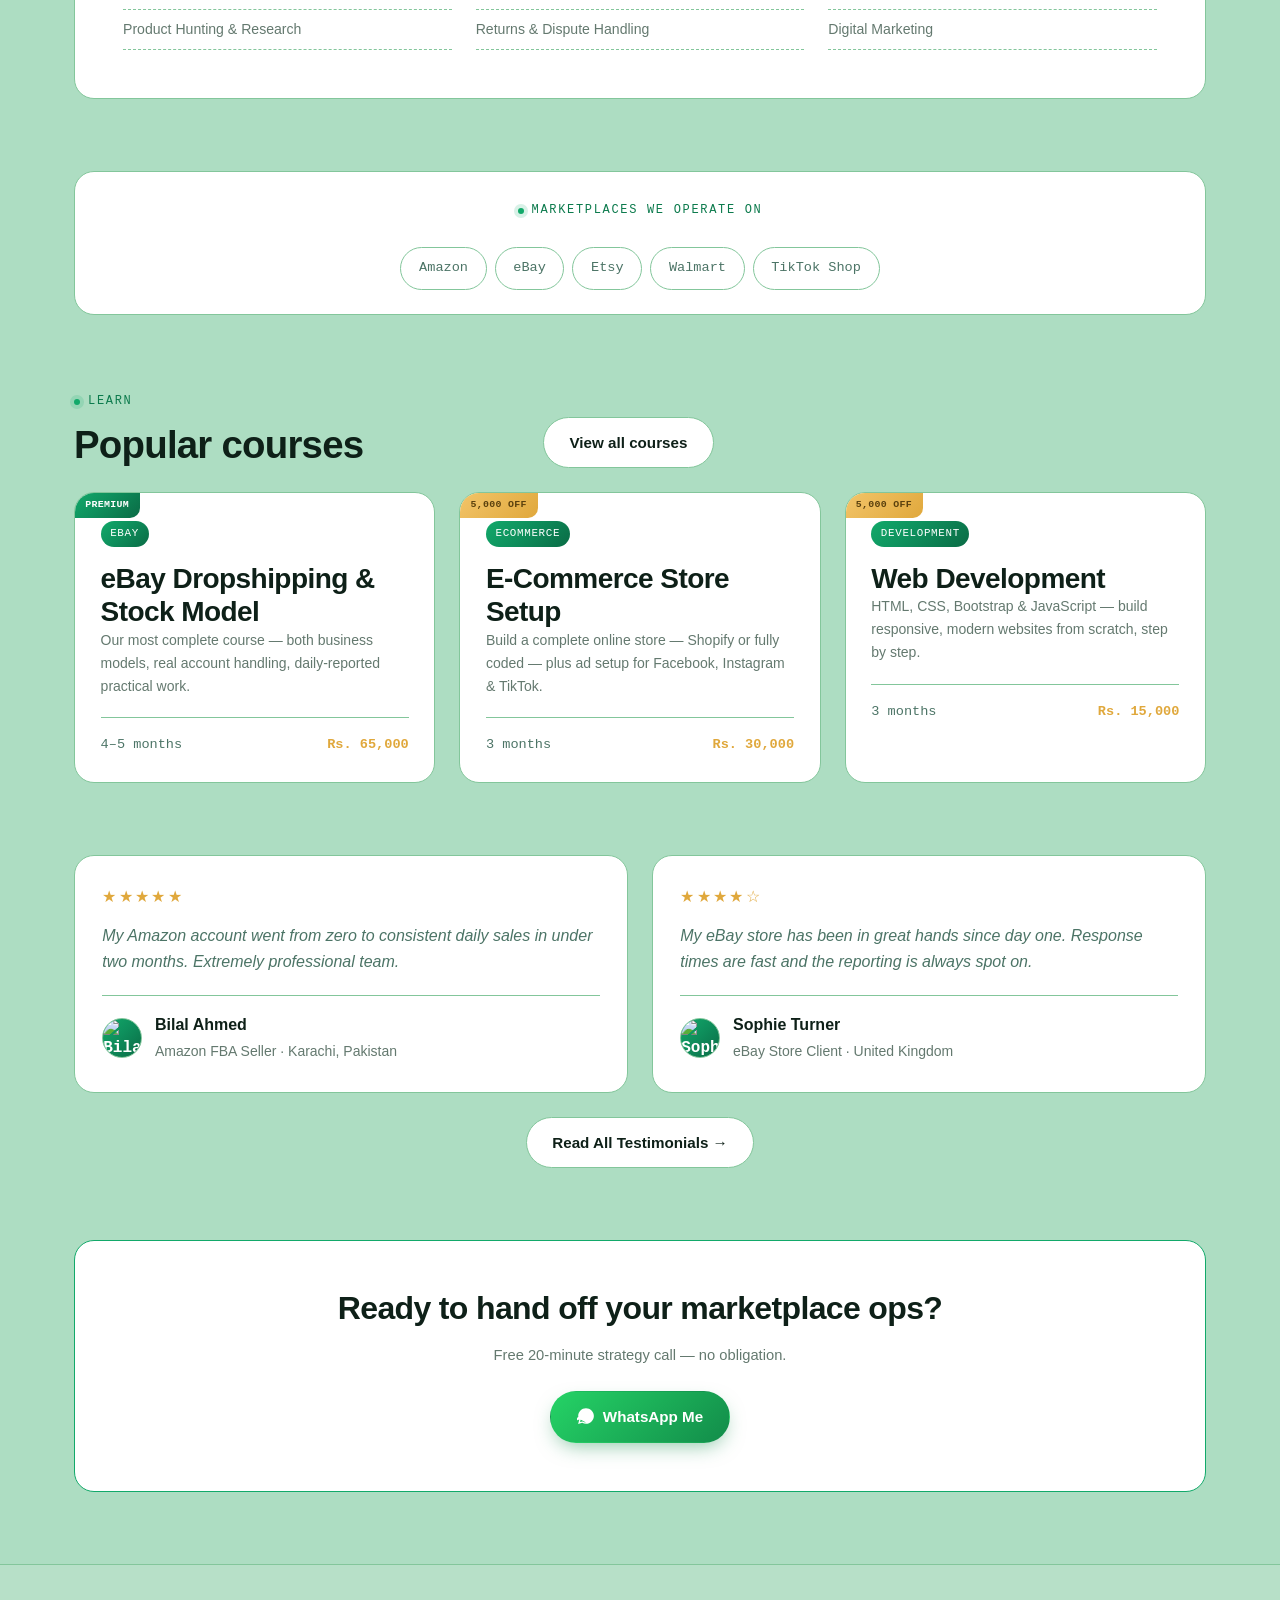
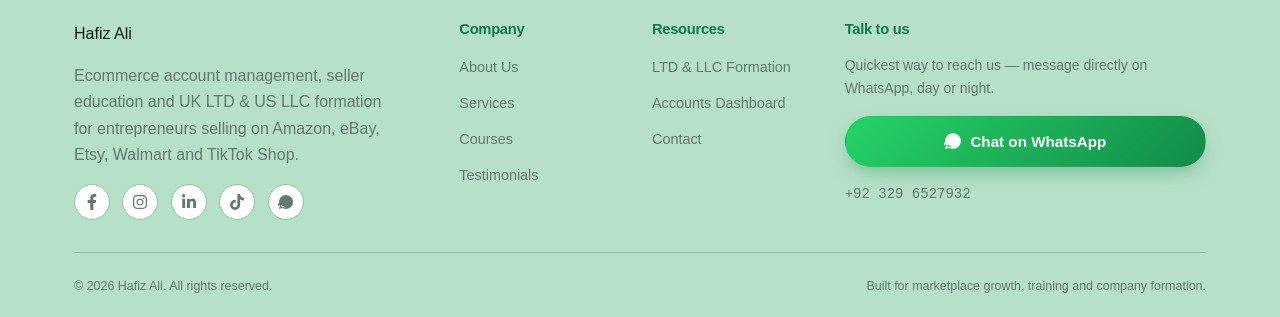
==== commit 0b2273ca: "Update index.html" ====
--- a/index.html
+++ b/index.html
@@ -15,7 +15,7 @@
 <body>
 <div id="preloader">
     <div class="loader-photo">
-      <img src="img/Hafiz-photo.png" alt="Hafiz Ali">
+      <img src="img/hafiz-photo.png" alt="Hafiz Ali">
       <div class="loader-ring"></div>
     </div>
     <h2 class="loader-name">Hafiz Ali</h2>
--- a/css/style.css
+++ b/css/style.css
@@ -0,0 +1,994 @@
+/* =========================================================
+   hafiz Ali - Marketplace Growth Agency
+   Light palette + gradients + motion
+   ========================================================= */
+:root{
+  /* Light palette, with a darker green background treatment */
+  --bg:         #ADDDC2;   /* app background */
+  --bg-alt:     #9FD5B6;   /* alt section background */
+  --surface:    #FFFFFF;   /* card surface */
+  --surface-2:  #B7E0C8;   /* raised/hover surface */
+  --line:       #83C69B;   /* hairline borders */
+
+  --green:      #12A96A;   /* primary green — mandatory */
+  --green-2:    #35D07F;   /* lighter green for gradients */
+  --green-deep: #0B7A4C;   /* deep green text/hover */
+  --green-dim:  #4C7466;   /* muted green-gray secondary text */
+  --gold:       #E0A83C;   /* accent for pricing */
+  --danger:     #E0603F;
+
+  --ink:        #0E2018;   /* primary text, near-black green */
+  --muted:      #64796F;   /* secondary text */
+  --paper:      #0E2018;   /* alias used across markup for "light text on dark" -> now dark text */
+
+  --grad-green: linear-gradient(135deg, var(--green) 0%, #0E8F5C 45%, #0A6B45 100%);
+  --grad-mint:  linear-gradient(135deg, #E9FBF1 0%, #F5FAF7 60%);
+  --grad-gold:  linear-gradient(135deg, #F3C56A 0%, #E0A83C 100%);
+  --grad-text:  linear-gradient(90deg, #0B7A4C, #12A96A 45%, #35D07F);
+
+  --font-display: 'Space Grotesk', sans-serif;
+  --font-body:    'Inter', sans-serif;
+  --font-mono:    'IBM Plex Mono', monospace;
+
+  --radius: 10px;
+  --radius-lg: 20px;
+  --container: 1180px;
+
+  --ease: cubic-bezier(.22,1,.36,1);
+}
+
+*{box-sizing:border-box;}
+html{
+  scroll-behavior:smooth;
+  overflow-x:hidden; /* keep this on <html>, not <body> — overflow on body breaks
+                         position:fixed on iOS/mobile browsers (the WhatsApp
+                         float button was drifting off-screen because of this) */
+}
+body{
+  background:var(--bg);
+  color:var(--ink);
+  font-family:var(--font-body);
+  font-size:16px;
+  line-height:1.65;
+  -webkit-font-smoothing:antialiased;
+  width:100%;
+  opacity:0;
+  transition:opacity .45s ease;
+}
+body.page-ready{opacity:1;}
+body.page-leaving{opacity:0;}
+::selection{background:var(--green-2);color:#fff;}
+
+/* =========================================================
+   PRELOADER
+   ========================================================= */
+#preloader{
+  position:fixed; inset:0; z-index:3000;
+  background:var(--bg);
+  display:flex; align-items:center; justify-content:center;
+  flex-direction:column; gap:.9rem;
+  transition:opacity .6s ease, visibility .6s ease;
+}
+#preloader.hide{ opacity:0; visibility:hidden; pointer-events:none; }
+.loader-photo{
+  width:92px; height:92px; border-radius:50%;
+  overflow:hidden;
+  position:relative;
+  border:3px solid var(--surface);
+  box-shadow:0 16px 34px -14px rgba(11,122,76,.4);
+  animation:loaderPulse 1.8s ease-in-out infinite;
+}
+.loader-photo img{ width:100%; height:100%; object-fit:cover; object-position:center 15%; display:block; }
+.loader-photo .loader-ring{
+  position:absolute; inset:-6px;
+  border-radius:50%;
+  border:3px solid var(--line);
+  border-top-color:var(--green);
+  animation:spin .9s linear infinite;
+}
+@keyframes spin{ to{ transform:rotate(360deg); } }
+@keyframes loaderPulse{
+  0%,100%{ transform:scale(1); } 50%{ transform:scale(1.05); }
+}
+.loader-name{
+  font-family:var(--font-display); font-weight:700; font-size:1.15rem;
+  color:var(--ink); margin-top:.3rem;
+}
+.loader-tagline{
+  font-family:var(--font-mono); font-size:.72rem; text-transform:uppercase;
+  letter-spacing:.14em; color:var(--green-deep); margin:0;
+}
+
+a{color:var(--green-deep);text-decoration:none;transition:color .2s ease;}
+a:hover{color:var(--green);}
+
+h1,h2,h3,h4,h5{
+  font-family:var(--font-display);
+  color:var(--ink);
+  font-weight:600;
+  letter-spacing:-0.02em;
+  margin:0;
+}
+.eyebrow{
+  font-family:var(--font-mono);
+  text-transform:uppercase;
+  letter-spacing:.14em;
+  font-size:.75rem;
+  color:var(--green-deep);
+  display:inline-flex;
+  align-items:center;
+  gap:.5rem;
+}
+.eyebrow::before{
+  content:"";
+  width:6px;height:6px;border-radius:50%;
+  background:var(--green);
+  box-shadow:0 0 0 4px rgba(18,169,106,.16);
+}
+.text-muted-custom{color:var(--muted) !important;}
+.text-green{color:var(--green-deep) !important;}
+.text-gradient{
+  background:var(--grad-text);
+  -webkit-background-clip:text; background-clip:text;
+  color:transparent;
+}
+
+.container-custom{
+  max-width:var(--container);
+  margin:0 auto;
+  padding:0 1.25rem;
+}
+@media (min-width:576px){ .container-custom{padding:0 1.5rem;} }
+
+/* Buttons */
+.btn-mp{
+  font-family:var(--font-display);
+  font-weight:600;
+  border-radius:999px;
+  padding:.75rem 1.6rem;
+  border:1px solid transparent;
+  display:inline-flex;
+  align-items:center;
+  gap:.5rem;
+  transition:transform .25s var(--ease), box-shadow .25s var(--ease), background .25s ease, color .25s ease, border-color .25s ease;
+  font-size:.95rem;
+  white-space:nowrap;
+}
+.btn-mp-primary{
+  background:var(--grad-green);
+  color:#fff;
+  box-shadow:0 8px 20px -6px rgba(11,122,76,.55);
+}
+.btn-mp-primary:hover{
+  color:#fff;
+  transform:translateY(-2px);
+  box-shadow:0 12px 26px -6px rgba(11,122,76,.65);
+}
+.btn-mp-ghost{
+  border-color:var(--line);
+  color:var(--ink);
+  background:var(--surface);
+}
+.btn-mp-ghost:hover{
+  border-color:var(--green);
+  color:var(--green-deep);
+  transform:translateY(-2px);
+}
+.btn-mp-whatsapp{
+  background:linear-gradient(135deg,#25D366,#128C4A);
+  color:#fff;
+  box-shadow:0 8px 20px -6px rgba(18,140,74,.5);
+}
+.btn-mp-whatsapp:hover{ color:#fff; transform:translateY(-2px); }
+
+/* Floating WhatsApp button */
+.wa-float{
+  position:fixed;
+  right:max(20px, env(safe-area-inset-right) + 14px);
+  bottom:max(20px, env(safe-area-inset-bottom) + 14px);
+  z-index:1000;
+  width:56px; height:56px; border-radius:50%;
+  background:linear-gradient(135deg,#25D366,#128C4A);
+  display:flex; align-items:center; justify-content:center;
+  color:#fff; font-size:1.5rem;
+  box-shadow:0 10px 24px -6px rgba(18,140,74,.55);
+  animation:waPulse 2.4s ease-in-out infinite, waShake 4.5s ease-in-out infinite;
+  cursor:pointer;
+}
+.wa-float:hover{ color:#fff; }
+@keyframes waPulse{
+  0%,100%{ box-shadow:0 10px 24px -6px rgba(18,140,74,.55), 0 0 0 0 rgba(37,211,102,.5); }
+  50%{ box-shadow:0 10px 24px -6px rgba(18,140,74,.55), 0 0 0 12px rgba(37,211,102,0); }
+}
+@keyframes waShake{
+  0%, 88%, 100%{ transform:rotate(0deg) scale(1); }
+  90%{ transform:rotate(-14deg) scale(1.05); }
+  92%{ transform:rotate(11deg) scale(1.05); }
+  94%{ transform:rotate(-9deg) scale(1.05); }
+  96%{ transform:rotate(6deg) scale(1.02); }
+  98%{ transform:rotate(0deg) scale(1); }
+}
+
+/* =========================================================
+   NAVBAR
+   ========================================================= */
+.mp-nav{
+  position:sticky; top:0; z-index:999;
+  background:rgba(173,221,194,.9);
+  backdrop-filter:blur(12px);
+  border-bottom:1px solid var(--line);
+}
+/* FIX: our container-custom isn't Bootstrap's real .container, so it
+   doesn't get Bootstrap's built-in navbar flex rules — add them explicitly
+   so brand + toggler sit correctly (left/right) instead of stacking centered. */
+.mp-nav .container-custom{
+  display:flex;
+  align-items:center;
+  justify-content:space-between;
+  flex-wrap:wrap;
+  width:100%;
+}
+.mp-nav .navbar-brand{
+  font-family:var(--font-display);
+  font-weight:700;
+  font-size:1.2rem;
+  color:var(--ink);
+  display:flex;align-items:center;gap:.55rem;
+  margin-right:0;
+}
+.mp-nav .navbar-brand .brand-mark{
+  width:52px;height:52px;object-fit:contain;
+  flex-shrink:0;
+}
+.mp-nav .navbar-brand .mark{
+  width:34px;height:34px;border-radius:50%;
+  background:var(--grad-green);
+  display:flex;align-items:center;justify-content:center;
+  color:#fff;font-weight:800;font-family:var(--font-mono);
+  box-shadow:0 6px 14px -4px rgba(11,122,76,.5);
+  flex-shrink:0;
+}
+.mp-nav .nav-link{
+  color:var(--muted) !important;
+  font-family:var(--font-display);
+  font-size:.9rem;
+  font-weight:500;
+  padding:.5rem .85rem !important;
+  position:relative;
+  transition:color .2s ease;
+}
+.mp-nav .nav-link.active,
+.mp-nav .nav-link:hover{
+  color:var(--green-deep) !important;
+}
+.mp-nav .nav-link.active::after{
+  content:"";
+  position:absolute;left:.85rem;right:.85rem;bottom:.05rem;
+  height:2px;background:var(--grad-green);border-radius:2px;
+}
+.mp-nav .navbar-toggler{border-color:var(--line); box-shadow:none !important;}
+.mp-nav .navbar-toggler-icon{
+  background-image:url("data:image/svg+xml,%3csvg xmlns='http://www.w3.org/2000/svg' viewBox='0 0 30 30'%3e%3cpath stroke='%230B7A4C' stroke-width='2' stroke-linecap='round' stroke-miterlimit='10' d='M4 7h22M4 15h22M4 23h22'/%3e%3c/svg%3e");
+}
+
+/* =========================================================
+   MARKETPLACE TICKER
+   ========================================================= */
+.ticker-wrap{
+  border-top:1px solid var(--line);
+  border-bottom:1px solid var(--line);
+  background:var(--surface-2);
+  overflow:hidden;
+  white-space:nowrap;
+}
+.ticker-track{
+  display:inline-flex;
+  animation:ticker 28s linear infinite;
+}
+.ticker-track span{
+  font-family:var(--font-mono);
+  font-size:.82rem;
+  padding:.6rem 1.6rem;
+  color:var(--green-dim);
+  border-right:1px solid var(--line);
+  display:inline-flex;
+  gap:.4rem;
+  align-items:center;
+}
+.ticker-track span b{color:var(--ink);font-weight:600;}
+.ticker-track span.up{color:var(--green-deep);}
+@keyframes ticker{
+  0%{transform:translateX(0);}
+  100%{transform:translateX(-50%);}
+}
+@media (prefers-reduced-motion: reduce){
+  .ticker-track{animation:none;}
+}
+
+/* =========================================================
+   SCROLL / LOAD ANIMATIONS
+   ========================================================= */
+.reveal{
+  opacity:0;
+  transform:translateY(28px);
+  transition:opacity .9s var(--ease), transform .9s var(--ease);
+}
+.reveal.in-view{opacity:1; transform:translateY(0);}
+.reveal-scale{opacity:0; transform:scale(.94); transition:opacity .8s var(--ease), transform .8s var(--ease);}
+.reveal-scale.in-view{opacity:1; transform:scale(1);}
+.reveal-left{opacity:0; transform:translateX(-32px); transition:opacity .9s var(--ease), transform .9s var(--ease);}
+.reveal-left.in-view{opacity:1; transform:translateX(0);}
+.reveal-right{opacity:0; transform:translateX(32px); transition:opacity .9s var(--ease), transform .9s var(--ease);}
+.reveal-right.in-view{opacity:1; transform:translateX(0);}
+
+/* Hero on-load animation (not scroll-triggered) */
+@keyframes heroFadeUp{
+  from{ opacity:0; transform:translateY(26px); }
+  to{ opacity:1; transform:translateY(0); }
+}
+.hero-anim{
+  opacity:0;
+  animation:heroFadeUp 1.1s var(--ease) forwards;
+}
+.hero-anim.d1{animation-delay:.05s;}
+.hero-anim.d2{animation-delay:.22s;}
+.hero-anim.d3{animation-delay:.40s;}
+.hero-anim.d4{animation-delay:.58s;}
+.hero-anim.d5{animation-delay:.76s;}
+.hero-anim.d6{animation-delay:.94s;}
+
+/* Word-by-word split text animation (slow) */
+.split-word{
+  display:inline-block;
+  opacity:0;
+  transform:translateY(18px) rotate(1deg);
+  animation:heroFadeUp 1s var(--ease) forwards;
+}
+
+/* Card hover lift */
+.hover-lift{ transition:transform .35s var(--ease), box-shadow .35s var(--ease), border-color .3s ease; }
+.hover-lift:hover{ transform:translateY(-6px); box-shadow:0 20px 40px -18px rgba(11,122,76,.28); border-color:var(--green); }
+
+/* =========================================================
+   HERO
+   ========================================================= */
+.hero{
+  padding:3.5rem 0 3rem;
+  position:relative;
+  overflow:hidden;
+}
+.hero::before{
+  content:"";
+  position:absolute; top:-220px; right:-160px;
+  width:520px; height:520px; border-radius:50%;
+  background:radial-gradient(circle, rgba(53,208,127,.28), rgba(53,208,127,0) 70%);
+  pointer-events:none;
+  animation:blobFloat 10s ease-in-out infinite;
+}
+.hero::after{
+  content:"";
+  position:absolute; bottom:-200px; left:-160px;
+  width:420px; height:420px; border-radius:50%;
+  background:radial-gradient(circle, rgba(224,168,60,.18), rgba(224,168,60,0) 70%);
+  pointer-events:none;
+  animation:blobFloat 12s ease-in-out infinite reverse;
+}
+@keyframes blobFloat{
+  0%,100%{ transform:translate(0,0); }
+  50%{ transform:translate(-18px, 22px); }
+}
+@media (min-width:992px){ .hero{padding:5.5rem 0 4rem;} }
+
+.hero h1{
+  font-size:clamp(2.1rem,6vw,3.6rem);
+  line-height:1.08;
+}
+.hero .lead-custom{
+  font-size:1.08rem;
+  color:var(--green-dim);
+  max-width:560px;
+}
+@media (min-width:992px){ .hero .lead-custom{font-size:1.15rem;} }
+
+.stat-strip{
+  display:flex; flex-wrap:wrap; gap:1.6rem 2.2rem;
+  margin-top:2.2rem; padding-top:1.6rem;
+  border-top:1px solid var(--line);
+}
+.stat-strip .stat b{
+  font-family:var(--font-mono);
+  font-size:1.7rem; color:var(--green-deep);
+  display:block;
+  background:var(--grad-text);
+  -webkit-background-clip:text; background-clip:text; color:transparent;
+}
+.stat-strip .stat span{
+  font-size:.76rem; color:var(--muted);
+  text-transform:uppercase; letter-spacing:.06em;
+}
+
+/* Hero photo + floating badges */
+.hero-photo-wrap{ position:relative; max-width:380px; margin:0 auto; }
+@media (min-width:992px){ .hero-photo-wrap{ max-width:420px; } }
+.hero-photo{
+  background:var(--grad-mint);
+  border:6px solid var(--surface);
+  border-radius:50%;
+  overflow:hidden;
+  display:flex; align-items:center; justify-content:center;
+  aspect-ratio:1/1;
+  position:relative;
+  box-shadow:0 20px 44px -18px rgba(11,122,76,.35), 0 0 0 1px var(--line);
+  padding:5% 5% 11% 5%;
+}
+.hero-photo img{
+  width:100%; height:100%; object-fit:cover; object-position:center 12%;
+  display:block; border-radius:50%;
+}
+/* Modifier: guarantee the ENTIRE photo is visible (no cropping) —
+   used on the About page profile shot where showing the full person matters
+   more than an edge-to-edge cover crop. */
+.hero-photo--full{ padding:4%; }
+.hero-photo--full img{
+  object-fit:contain;
+  object-position:center center;
+  background:var(--grad-mint);
+}
+.about-profile-photo{
+  width:min(300px, 82vw);
+  aspect-ratio:3 / 4;
+  background:var(--grad-mint);
+  border:6px solid var(--surface);
+  border-radius:18px;
+  overflow:hidden;
+  display:flex;
+  align-items:center;
+  justify-content:center;
+  box-shadow:0 24px 46px -24px rgba(11,122,76,.4);
+}
+.about-profile-photo img{
+  width:100%;
+  height:100%;
+  object-fit:contain;
+  object-position:center center;
+  display:block;
+  background:linear-gradient(180deg,#eefaf3,#ffffff);
+}
+.floating-badge{
+  position:absolute;
+  background:var(--surface);
+  border:1px solid var(--line);
+  border-radius:14px;
+  padding:.7rem 1rem;
+  font-family:var(--font-mono);
+  font-size:.78rem;
+  color:var(--ink);
+  box-shadow:0 16px 34px -14px rgba(14,32,24,.25);
+  animation:floatBob 5s ease-in-out infinite;
+}
+.floating-badge b{color:var(--green-deep); display:block; font-size:1.02rem;}
+.floating-badge.b1{ top:-14px; left:-14px; animation-delay:.2s; }
+.floating-badge.b2{ bottom:-14px; right:-14px; animation-delay:1s; }
+@keyframes floatBob{
+  0%,100%{ transform:translateY(0); }
+  50%{ transform:translateY(-8px); }
+}
+@media (max-width:991px){
+  .floating-badge{position:static; margin:.6rem .5rem 0 0; display:inline-block; animation:none;}
+}
+
+.available-badge{
+  display:inline-flex; align-items:center; gap:.5rem;
+  border:1px solid var(--line); border-radius:999px;
+  background:var(--surface);
+  padding:.4rem .9rem; font-family:var(--font-mono); font-size:.7rem;
+  color:var(--green-deep); margin-bottom:1rem;
+}
+.available-badge .dot{
+  width:7px;height:7px;border-radius:50%;background:var(--green);
+  box-shadow:0 0 0 4px rgba(18,169,106,.16);
+  animation:dotPulse 1.8s ease-in-out infinite;
+}
+@keyframes dotPulse{
+  0%,100%{ opacity:1; } 50%{ opacity:.4; }
+}
+
+/* =========================================================
+   SECTIONS / CARDS
+   ========================================================= */
+.section{padding:3.2rem 0;}
+@media (min-width:992px){ .section{padding:4.5rem 0;} }
+.section-head{max-width:640px; margin-bottom:2.2rem;}
+@media (min-width:992px){ .section-head{margin-bottom:3rem;} }
+.section-head h2{font-size:clamp(1.7rem,4vw,2.4rem); margin-top:.6rem;}
+
+.mp-card{
+  background:var(--surface);
+  border:1px solid var(--line);
+  border-radius:var(--radius-lg);
+  padding:1.6rem;
+  height:100%;
+  transition:transform .3s var(--ease), border-color .3s ease, box-shadow .3s var(--ease);
+}
+@media (min-width:768px){ .mp-card{padding:1.8rem;} }
+.mp-card:hover{
+  transform:translateY(-5px);
+  border-color:var(--green);
+  box-shadow:0 22px 40px -20px rgba(11,122,76,.3);
+}
+.mp-card .icon-box{
+  width:46px;height:46px;border-radius:12px;
+  background:var(--grad-green);
+  display:flex;align-items:center;justify-content:center;
+  color:#fff; margin-bottom:1.1rem;
+  font-family:var(--font-mono); font-weight:700;
+  font-size:.82rem; line-height:1; text-align:center;
+  box-shadow:0 8px 18px -6px rgba(11,122,76,.5);
+}
+.mp-card h3{font-size:1.1rem; margin-bottom:.6rem;}
+.mp-card p{color:var(--muted); font-size:.92rem; margin-bottom:0;}
+
+/* Course card */
+.course-card{
+  background:var(--surface);
+  border:1px solid var(--line);
+  border-radius:var(--radius-lg);
+  overflow:hidden;
+  height:100%;
+  position:relative;
+  transition:transform .3s var(--ease), box-shadow .3s var(--ease), border-color .3s ease;
+}
+.course-card:hover{
+  transform:translateY(-6px);
+  box-shadow:0 22px 44px -20px rgba(11,122,76,.32);
+  border-color:var(--green);
+}
+.course-card .course-tag{
+  font-family:var(--font-mono); font-size:.68rem;
+  text-transform:uppercase; letter-spacing:.06em;
+  color:#fff; background:var(--grad-green);
+  padding:.25rem .6rem; border-radius:999px;
+  display:inline-block; margin-bottom:.9rem;
+}
+.course-card .course-body{padding:1.5rem;}
+@media (min-width:768px){ .course-card .course-body{padding:1.6rem;} }
+.course-card .course-meta{
+  display:flex; justify-content:space-between; align-items:center;
+  border-top:1px solid var(--line); margin-top:1.2rem; padding-top:1rem;
+  font-family:var(--font-mono); font-size:.85rem; color:var(--green-dim);
+}
+.course-card .price{color:var(--gold); font-weight:700; font-family:var(--font-mono);}
+.course-card .wa-mini{
+  position:absolute; top:1rem; right:1rem;
+  width:34px; height:34px; border-radius:50%;
+  background:linear-gradient(135deg,#25D366,#128C4A);
+  display:flex; align-items:center; justify-content:center;
+  color:#fff; font-family:var(--font-mono); font-size:.68rem; font-weight:800;
+  letter-spacing:0; box-shadow:0 8px 16px -6px rgba(18,140,74,.5);
+  transition:transform .25s ease;
+}
+.course-card .wa-mini:hover{ transform:scale(1.1); color:#fff; }
+
+/* Pricing / service list */
+.plan-card{
+  background:var(--surface); border:1px solid var(--line);
+  border-radius:var(--radius-lg); padding:1.8rem; height:100%;
+  transition:transform .3s var(--ease), box-shadow .3s var(--ease), border-color .3s ease;
+}
+.plan-card:hover{ transform:translateY(-5px); box-shadow:0 22px 44px -20px rgba(11,122,76,.28); }
+.plan-card.featured{
+  border-color:var(--green);
+  background:linear-gradient(180deg, rgba(53,208,127,.09), var(--surface) 45%);
+  position:relative;
+}
+.plan-card.featured::before{
+  content:"Most Popular";
+  position:absolute; top:-12px; right:1.6rem;
+  background:var(--grad-green); color:#fff;
+  font-family:var(--font-mono); font-size:.65rem; text-transform:uppercase;
+  letter-spacing:.06em; padding:.3rem .7rem; border-radius:999px;
+  box-shadow:0 8px 16px -6px rgba(11,122,76,.5);
+}
+.plan-card .plan-price{
+  font-family:var(--font-mono); font-size:2.3rem; color:var(--green-deep);
+  margin:.4rem 0 1rem;
+  display:flex; align-items:baseline; gap:.6rem; flex-wrap:wrap;
+}
+.plan-card .price-was{
+  font-family:var(--font-mono); font-size:.9rem; color:var(--muted);
+  text-decoration:line-through;
+}
+.plan-card ul{list-style:none; padding:0; margin:1.2rem 0;}
+.plan-card ul li{
+  padding:.5rem 0; border-bottom:1px dashed var(--line);
+  font-size:.9rem; color:var(--green-dim);
+  display:flex; gap:.6rem; align-items:flex-start;
+}
+.plan-card ul li::before{content:"✓"; color:var(--green); font-weight:700;}
+.llc-selector-card .form-select{cursor:pointer;}
+.llc-price-box{
+  display:flex;
+  align-items:center;
+  justify-content:space-between;
+  gap:1rem;
+  background:var(--surface);
+  border:1px solid var(--line);
+  border-radius:12px;
+  padding:1rem;
+  margin:1rem 0 1.2rem;
+}
+.llc-price-box span{
+  color:var(--green-dim);
+  font-family:var(--font-display);
+  font-weight:600;
+}
+.llc-price-box b{
+  color:var(--gold);
+  font-family:var(--font-mono);
+  font-size:1.7rem;
+}
+.state-card{min-height:100%;}
+.state-card .state-price{
+  color:var(--gold);
+  font-family:var(--font-mono);
+  font-size:1.35rem;
+  font-weight:700;
+  margin:.25rem 0 .65rem;
+}
+.mc-price-card{
+  display:flex;
+  flex-direction:column;
+  min-height:100%;
+}
+.mc-price-card .mc-code{
+  color:var(--green-deep);
+  font-family:var(--font-mono);
+  font-size:1.45rem;
+  font-weight:700;
+  margin:.35rem 0 .25rem;
+}
+.mc-price-card .mc-price{
+  color:var(--gold);
+  font-family:var(--font-mono);
+  font-size:1.2rem;
+  font-weight:700;
+  margin-top:auto;
+}
+
+/* Steps (LTD formation) */
+.step-row{
+  display:flex; gap:1.2rem; padding:1.5rem 0;
+  border-bottom:1px solid var(--line);
+}
+.step-row:last-child{border-bottom:none;}
+.step-num{
+  font-family:var(--font-mono); font-size:1.5rem; font-weight:700;
+  background:var(--grad-text); -webkit-background-clip:text; background-clip:text; color:transparent;
+  min-width:52px;
+}
+
+/* Testimonials */
+.quote-card{
+  background:var(--surface); border:1px solid var(--line);
+  border-radius:var(--radius-lg); padding:1.7rem; height:100%;
+  transition:transform .3s var(--ease), box-shadow .3s var(--ease);
+}
+.quote-card:hover{ transform:translateY(-5px); box-shadow:0 22px 40px -20px rgba(11,122,76,.25); }
+.quote-card .stars{color:var(--gold); letter-spacing:.15em; margin-bottom:.8rem;}
+.quote-card p.quote-text{color:var(--green-dim); font-style:italic;}
+.quote-card .author{
+  display:flex; align-items:center; gap:.8rem; margin-top:1.2rem;
+  border-top:1px solid var(--line); padding-top:1rem;
+}
+.avatar-mono{
+  width:40px;height:40px;border-radius:50%;
+  background:var(--grad-green); border:1px solid var(--line);
+  display:flex;align-items:center;justify-content:center;
+  font-family:var(--font-mono); color:#fff; font-weight:700;
+  flex-shrink:0;
+  overflow:hidden;
+}
+.avatar-mono img{ width:100%; height:100%; object-fit:cover; display:block; }
+
+/* Dashboard */
+.dash-card{
+  background:var(--surface); border:1px solid var(--line);
+  border-radius:var(--radius-lg); padding:1.4rem; height:100%;
+}
+@media (min-width:768px){ .dash-card{padding:1.5rem;} }
+.dash-kpi b{
+  font-family:var(--font-mono); font-size:1.7rem; color:var(--green-deep);
+  display:block;
+}
+.dash-kpi span.label{font-size:.75rem; color:var(--muted); text-transform:uppercase; letter-spacing:.05em;}
+.dash-kpi .delta{font-family:var(--font-mono); font-size:.78rem;}
+.table-mp{
+  color:var(--ink); font-family:var(--font-mono); font-size:.82rem;
+}
+.table-mp thead th{
+  color:var(--muted); text-transform:uppercase; font-size:.68rem;
+  letter-spacing:.05em; border-bottom:1px solid var(--line); font-weight:600;
+}
+.table-mp td, .table-mp th{border-color:var(--line); vertical-align:middle;}
+.badge-mp{
+  font-family:var(--font-mono); font-size:.68rem;
+  padding:.25rem .6rem; border-radius:999px;
+}
+.badge-mp.ok{background:rgba(18,169,106,.12); color:var(--green-deep);}
+.badge-mp.pending{background:rgba(224,168,60,.15); color:var(--gold);}
+
+/* Forms */
+.form-mp label{
+  font-family:var(--font-mono); font-size:.76rem; text-transform:uppercase;
+  letter-spacing:.05em; color:var(--green-dim); margin-bottom:.4rem;
+}
+.form-mp .form-control, .form-mp .form-select{
+  background:var(--surface); border:1px solid var(--line); color:var(--ink);
+  border-radius:8px; padding:.7rem .9rem;
+}
+.form-mp .form-control:focus, .form-mp .form-select:focus{
+  background:var(--surface); color:var(--ink);
+  border-color:var(--green); box-shadow:0 0 0 3px rgba(18,169,106,.14);
+}
+.form-mp .form-control::placeholder{color:var(--muted);}
+
+/* Footer */
+.mp-footer{
+  border-top:1px solid var(--line);
+  padding:3rem 0 1.5rem;
+  background:var(--surface-2);
+}
+@media (min-width:992px){ .mp-footer{padding:3.5rem 0 1.5rem;} }
+.mp-footer h5{font-size:.92rem; margin-bottom:1rem;}
+.mp-footer ul{list-style:none; padding:0; margin:0;}
+.mp-footer ul li{margin-bottom:.6rem;}
+.mp-footer ul li a{color:var(--muted); font-size:.9rem;}
+.mp-footer ul li a:hover{color:var(--green-deep);}
+.mp-footer .bottom-bar{
+  border-top:1px solid var(--line); margin-top:2rem; padding-top:1.4rem;
+  font-size:.78rem; color:var(--muted);
+  display:flex; justify-content:space-between; flex-wrap:wrap; gap:.8rem;
+}
+.social-mini a{
+  width:36px;height:36px;border-radius:50%;
+  border:1px solid var(--line);
+  background:var(--surface);
+  display:inline-flex; align-items:center; justify-content:center;
+  margin-right:.5rem; color:var(--muted);
+  transition:all .25s ease;
+}
+.social-mini a svg{ width:16px; height:16px; }
+.social-mini a:hover{border-color:var(--green); color:var(--green-deep); transform:translateY(-3px);}
+
+/* WhatsApp icon sizing across contexts */
+.icon-wa{ width:1em; height:1em; flex-shrink:0; display:inline-block; vertical-align:-0.125em; }
+.btn-mp .icon-wa{ width:18px; height:18px; position:relative; top:-1px; }
+.wa-float{ display:flex; align-items:center; justify-content:center; }
+.wa-float .icon-wa{ width:26px; height:26px; }
+.course-card .wa-mini .icon-wa{ width:16px; height:16px; }
+.tag-pill.wa-tag{ display:inline-flex; align-items:center; gap:.35rem; }
+.tag-pill.wa-tag .icon-wa{ width:12px; height:12px; }
+
+/* Page header (inner pages) */
+.page-header{
+  padding:2.6rem 0 2rem;
+  border-bottom:1px solid var(--line);
+  background:var(--grad-mint);
+  position:relative; overflow:hidden;
+}
+@media (min-width:992px){ .page-header{padding:3.5rem 0 2.5rem;} }
+.breadcrumb-mp{
+  font-family:var(--font-mono); font-size:.78rem; color:var(--muted);
+}
+.breadcrumb-mp a{color:var(--muted);}
+.breadcrumb-mp a:hover{color:var(--green-deep);}
+
+/* Experience timeline */
+.timeline-item{
+  border-left:2px solid var(--line);
+  padding:0 0 2rem 1.5rem;
+  position:relative;
+}
+.timeline-item:last-child{padding-bottom:0;}
+.timeline-item::before{
+  content:"";
+  position:absolute; left:-7px; top:2px;
+  width:12px;height:12px;border-radius:50%;
+  background:var(--grad-green); border:3px solid var(--bg);
+  box-shadow:0 0 0 1px var(--green);
+}
+.timeline-item .tl-date{
+  font-family:var(--font-mono); font-size:.72rem; color:var(--green-deep);
+  text-transform:uppercase; letter-spacing:.05em;
+}
+.timeline-item h3{font-size:1.05rem; margin:.3rem 0;}
+.timeline-item .tl-org{color:var(--green-dim); font-size:.83rem; margin-bottom:.6rem; display:block;}
+.timeline-item ul{margin:0; padding-left:1.1rem; color:var(--muted); font-size:.88rem;}
+.timeline-item ul li{margin-bottom:.35rem;}
+
+/* Results grid */
+.result-card{
+  background:var(--surface); border:1px solid var(--line);
+  border-radius:var(--radius-lg); padding:1.5rem; height:100%;
+  transition:transform .3s var(--ease), box-shadow .3s var(--ease);
+}
+.result-card:hover{ transform:translateY(-5px); box-shadow:0 20px 40px -20px rgba(11,122,76,.28); }
+.result-card .eyebrow{margin-bottom:.8rem;}
+.result-card .result-num{
+  font-family:var(--font-mono); font-size:1.9rem;
+  background:var(--grad-text); -webkit-background-clip:text; background-clip:text; color:transparent;
+  margin-bottom:.5rem;
+}
+.result-card p{color:var(--muted); font-size:.86rem; margin-bottom:1rem;}
+.result-card .tag-pill{margin:0 .3rem .3rem 0;}
+
+/* Tag pills */
+.tag-pill{
+  display:inline-block;
+  font-family:var(--font-mono); font-size:.68rem;
+  border:1px solid var(--line); color:var(--green-dim);
+  background:var(--surface-2);
+  border-radius:999px; padding:.2rem .6rem;
+}
+
+/* Skills columns */
+.skill-col h4{
+  font-family:var(--font-mono); font-size:.76rem; text-transform:uppercase;
+  letter-spacing:.06em; color:var(--green-deep); margin-bottom:1rem;
+}
+.skill-col ul{list-style:none; padding:0; margin:0;}
+.skill-col ul li{
+  padding:.5rem 0; border-bottom:1px dashed var(--line);
+  color:var(--muted); font-size:.88rem;
+}
+
+/* Course discount / status badges */
+.course-badge{
+  position:absolute; top:-1px; left:-1px;
+  font-family:var(--font-mono); font-size:.62rem; font-weight:700;
+  padding:.3rem .7rem; border-radius:var(--radius-lg) 0 10px 0;
+  text-transform:uppercase; letter-spacing:.03em;
+}
+.course-badge.discount{background:var(--grad-gold); color:#5A400E;}
+.course-badge.premium{background:var(--grad-green); color:#fff;}
+.course-badge.soon{background:var(--surface-2); color:var(--muted); border:1px solid var(--line);}
+.course-card .price-row{
+  display:flex; align-items:baseline; gap:.5rem; flex-wrap:wrap;
+}
+.course-card .price-old{
+  font-family:var(--font-mono); font-size:.82rem; color:var(--muted);
+  text-decoration:line-through;
+}
+.course-card .price-new{
+  font-family:var(--font-mono); font-size:1.1rem; color:var(--gold); font-weight:700;
+}
+.course-card .tags-row{margin:.7rem 0;}
+.course-card .tags-row .tag-pill{margin:0 .3rem .3rem 0;}
+.course-card .duration-row{
+  font-family:var(--font-mono); font-size:.76rem; color:var(--green-dim);
+  margin-top:.5rem;
+}
+
+/* Marketplace grid icons */
+.marketplace-pill{
+  background:var(--surface); border:1px solid var(--line);
+  border-radius:999px; padding:.6rem 1.1rem;
+  font-family:var(--font-mono); font-size:.85rem; color:var(--green-dim);
+  display:inline-block; transition:all .3s ease;
+}
+.marketplace-pill:hover{ border-color:var(--green); color:var(--green-deep); transform:translateY(-3px); }
+
+#courseFilter{
+  display:flex;
+  flex-wrap:wrap;
+}
+#courseFilter .btn-mp{
+  min-height:38px;
+  padding:.52rem .95rem;
+  font-size:.82rem;
+}
+
+@media (max-width:991px){
+  /* Center popup mobile menu — not a top/side/bottom drawer, a centered modal-style card */
+  .mp-nav .navbar-collapse{
+    position:fixed !important;
+    top:50%; left:50%;
+    width:88%; max-width:340px;
+    max-height:78vh; overflow-y:auto;
+    background:var(--surface); border:1px solid var(--line);
+    border-radius:var(--radius-lg); padding:1.5rem 1.25rem;
+    box-shadow:0 30px 70px -20px rgba(14,32,24,.35);
+    z-index:1051;
+    opacity:0; visibility:hidden; pointer-events:none;
+    transform:translate(-50%,-50%) scale(.9);
+    transition:opacity .32s var(--ease), transform .32s var(--ease), visibility .32s var(--ease);
+  }
+  .mp-nav .navbar-collapse.show{
+    opacity:1; visibility:visible; pointer-events:auto;
+    transform:translate(-50%,-50%) scale(1);
+  }
+  .mp-nav .navbar-nav{ text-align:center; }
+  .mp-nav .navbar-nav .nav-item{
+    animation:navItemFloat 2.6s ease-in-out infinite;
+  }
+  .mp-nav .navbar-nav .nav-item:nth-child(1){ animation-delay:0s; }
+  .mp-nav .navbar-nav .nav-item:nth-child(2){ animation-delay:.15s; }
+  .mp-nav .navbar-nav .nav-item:nth-child(3){ animation-delay:.3s; }
+  .mp-nav .navbar-nav .nav-item:nth-child(4){ animation-delay:.45s; }
+  .mp-nav .navbar-nav .nav-item:nth-child(5){ animation-delay:.6s; }
+  .mp-nav .navbar-nav .nav-item:nth-child(6){ animation-delay:.75s; }
+  .mp-nav .navbar-nav .nav-item:nth-child(7){ animation-delay:.9s; }
+  .mp-nav .navbar-nav .nav-item:nth-child(8){ animation-delay:1.05s; }
+  .mp-nav .navbar-nav .nav-item:nth-child(9){ animation-delay:1.2s; }
+  @media (prefers-reduced-motion: reduce){
+    .mp-nav .navbar-nav .nav-item{ animation:none; }
+  }
+}
+@keyframes navItemFloat{
+  0%,100%{ transform:translateY(0); }
+  50%{ transform:translateY(-3px); }
+}
+
+/* Dark backdrop behind the centered mobile menu */
+.nav-backdrop{
+  position:fixed; inset:0; z-index:1050;
+  background:rgba(14,32,24,.5);
+  backdrop-filter:blur(2px);
+  opacity:0; visibility:hidden;
+  transition:opacity .32s ease, visibility .32s ease;
+}
+.nav-backdrop.show{ opacity:1; visibility:visible; }
+
+/* Close (X) button inside the centered mobile popup menu */
+.nav-close-btn{
+  position:absolute; top:.7rem; right:.7rem;
+  width:34px; height:34px; border-radius:50%;
+  border:1px solid var(--line); background:var(--surface-2);
+  display:flex; align-items:center; justify-content:center;
+  font-size:1.4rem; line-height:1; color:var(--muted);
+  cursor:pointer; transition:all .2s ease;
+}
+.nav-close-btn:hover{ color:#fff; background:var(--grad-green); border-color:transparent; transform:rotate(90deg); }
+@media (min-width:992px){ .nav-close-btn{ display:none; } }
+
+/* Prevent any accidental horizontal overflow on small screens */
+img{max-width:100%; height:auto;}
+.table-responsive{ -webkit-overflow-scrolling:touch; }
+@media (max-width:575px){
+  .container-custom{padding:0 1rem;}
+  .section{padding:2.4rem 0;}
+  .page-header{padding:2.2rem 0 1.8rem;}
+  .hero h1,
+  .page-header h1,
+  .section-head h2{
+    overflow-wrap:anywhere;
+  }
+  .btn-mp{
+    width:100%;
+    justify-content:center;
+    padding:.72rem 1rem;
+  }
+  #courseFilter .nav-item{
+    flex:1 1 calc(50% - .5rem);
+  }
+  #courseFilter .btn-mp{
+    width:100%;
+    white-space:normal;
+    min-height:44px;
+  }
+  .course-card .course-meta,
+  .llc-price-box{
+    align-items:flex-start;
+    flex-direction:column;
+  }
+  .plan-card,
+  .mp-card,
+  .dash-card{
+    border-radius:14px;
+    padding:1.25rem;
+  }
+  .about-profile-photo{
+    width:min(260px, 84vw);
+    border-radius:16px;
+  }
+}
